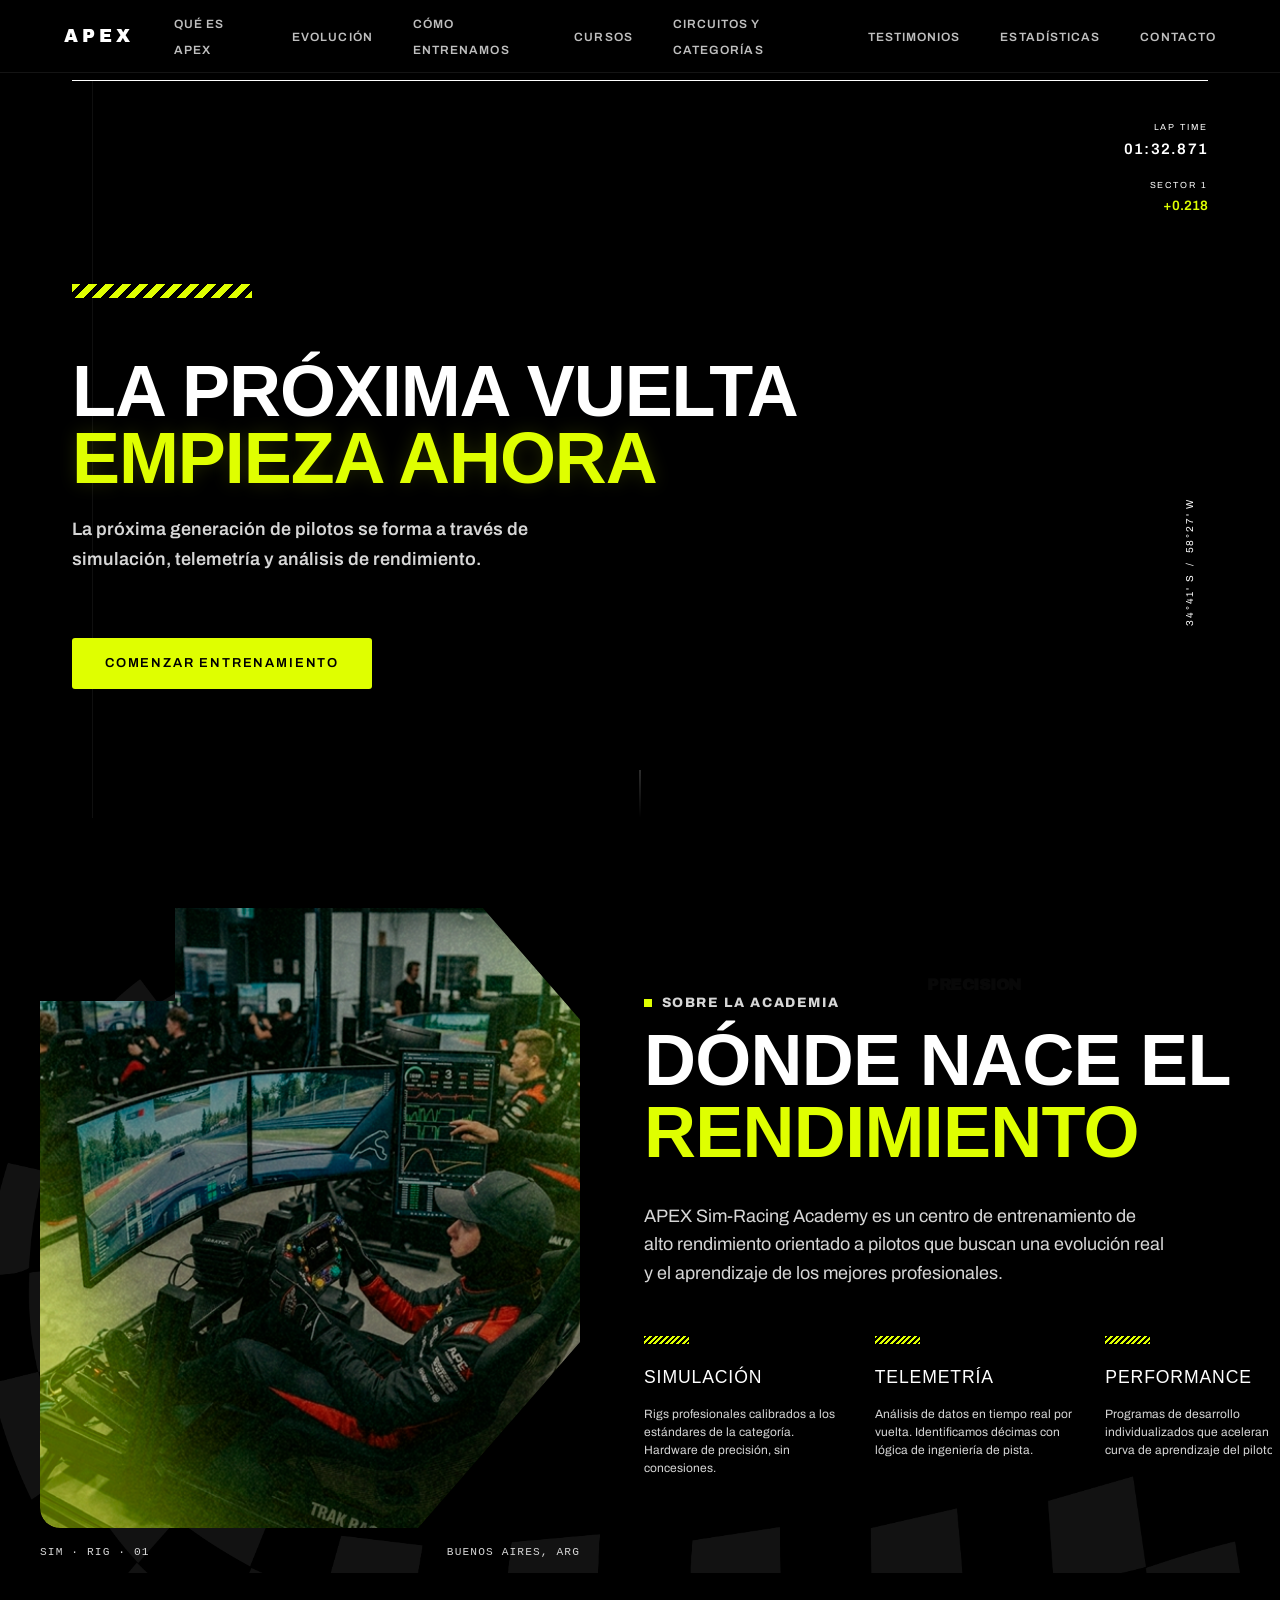
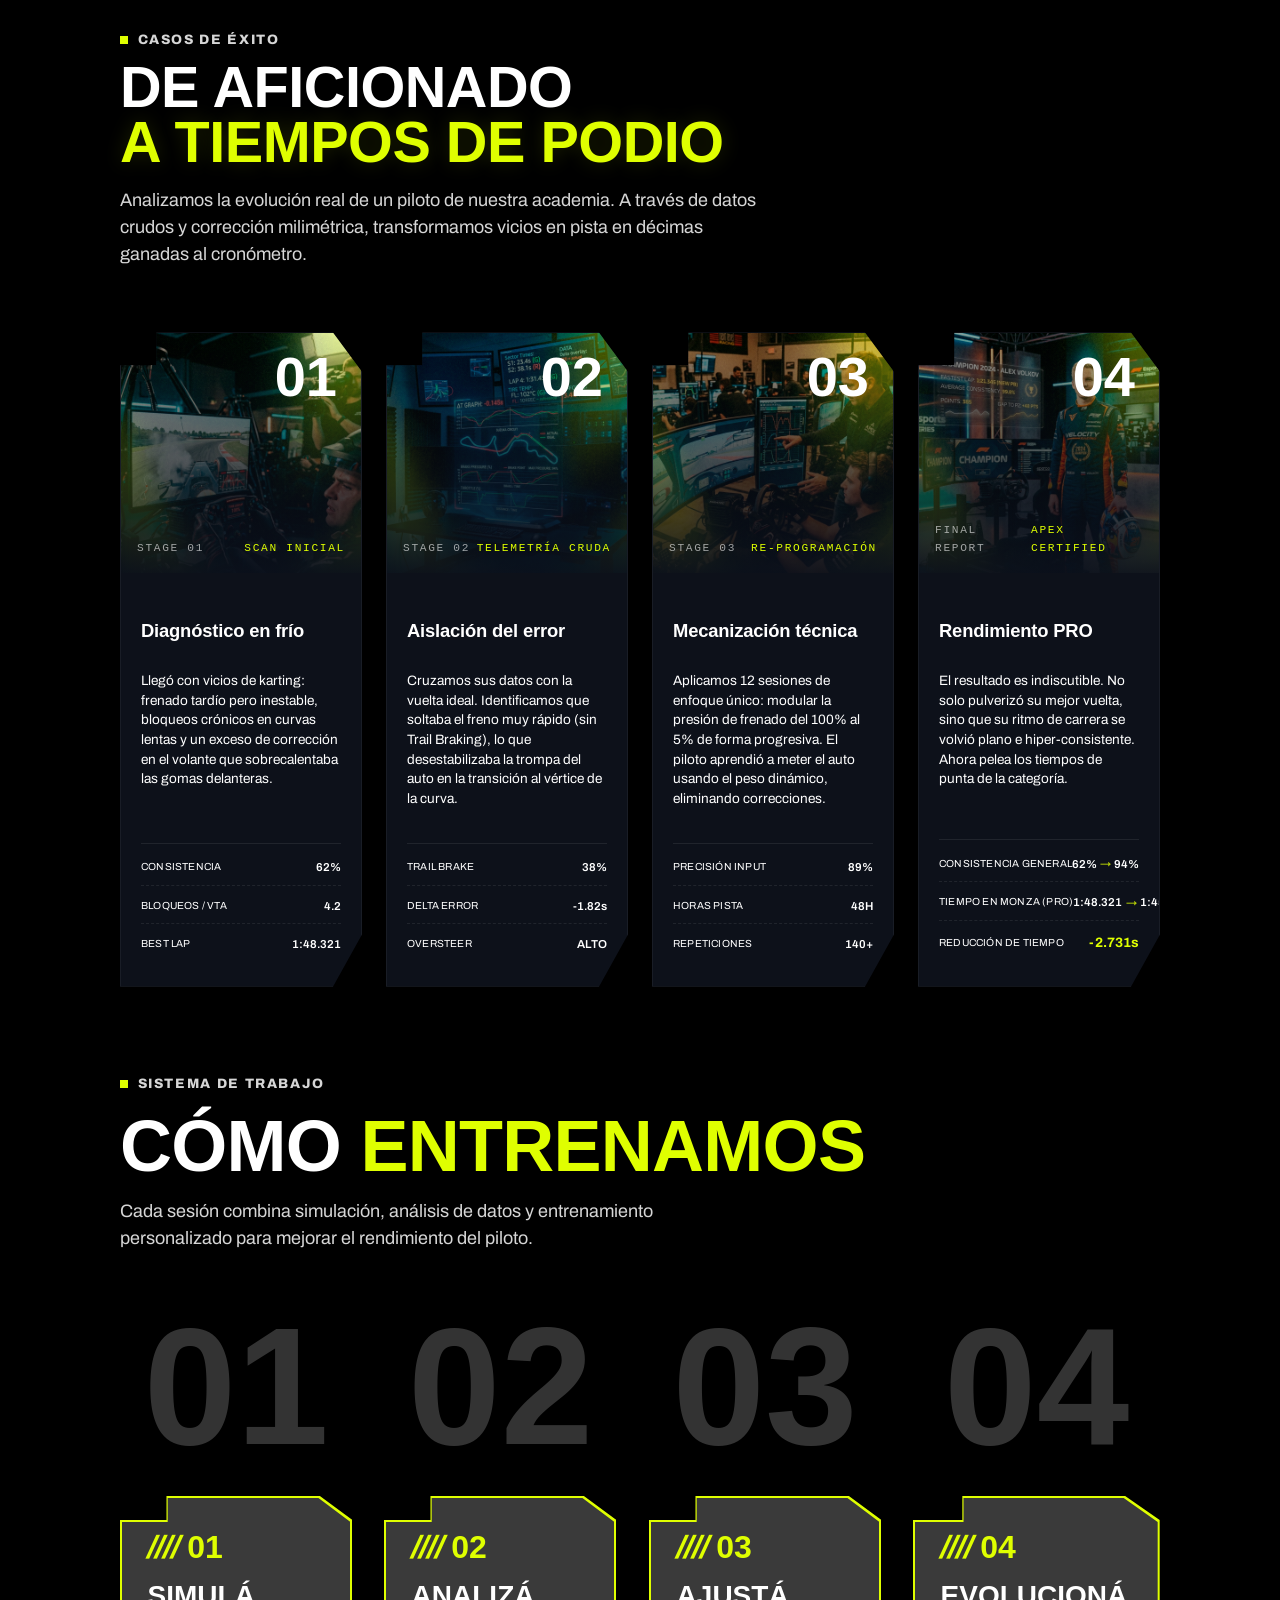
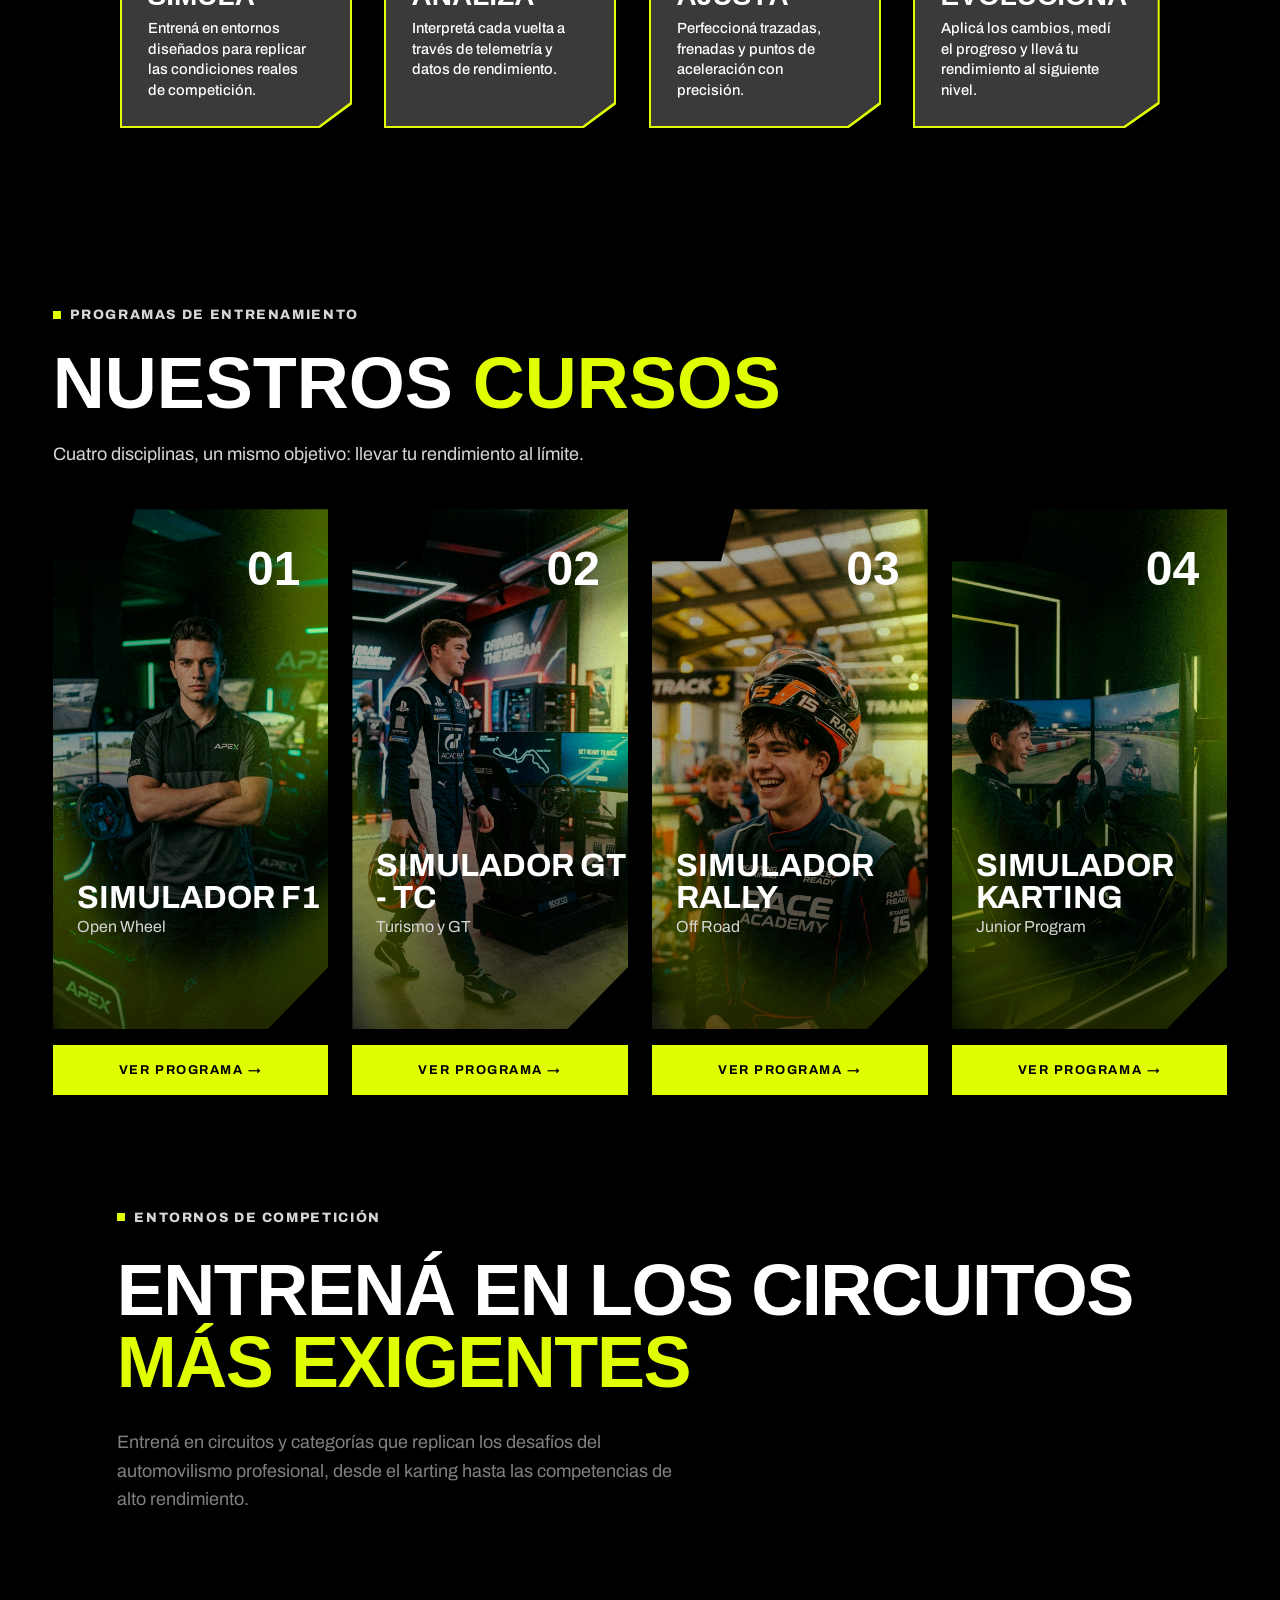
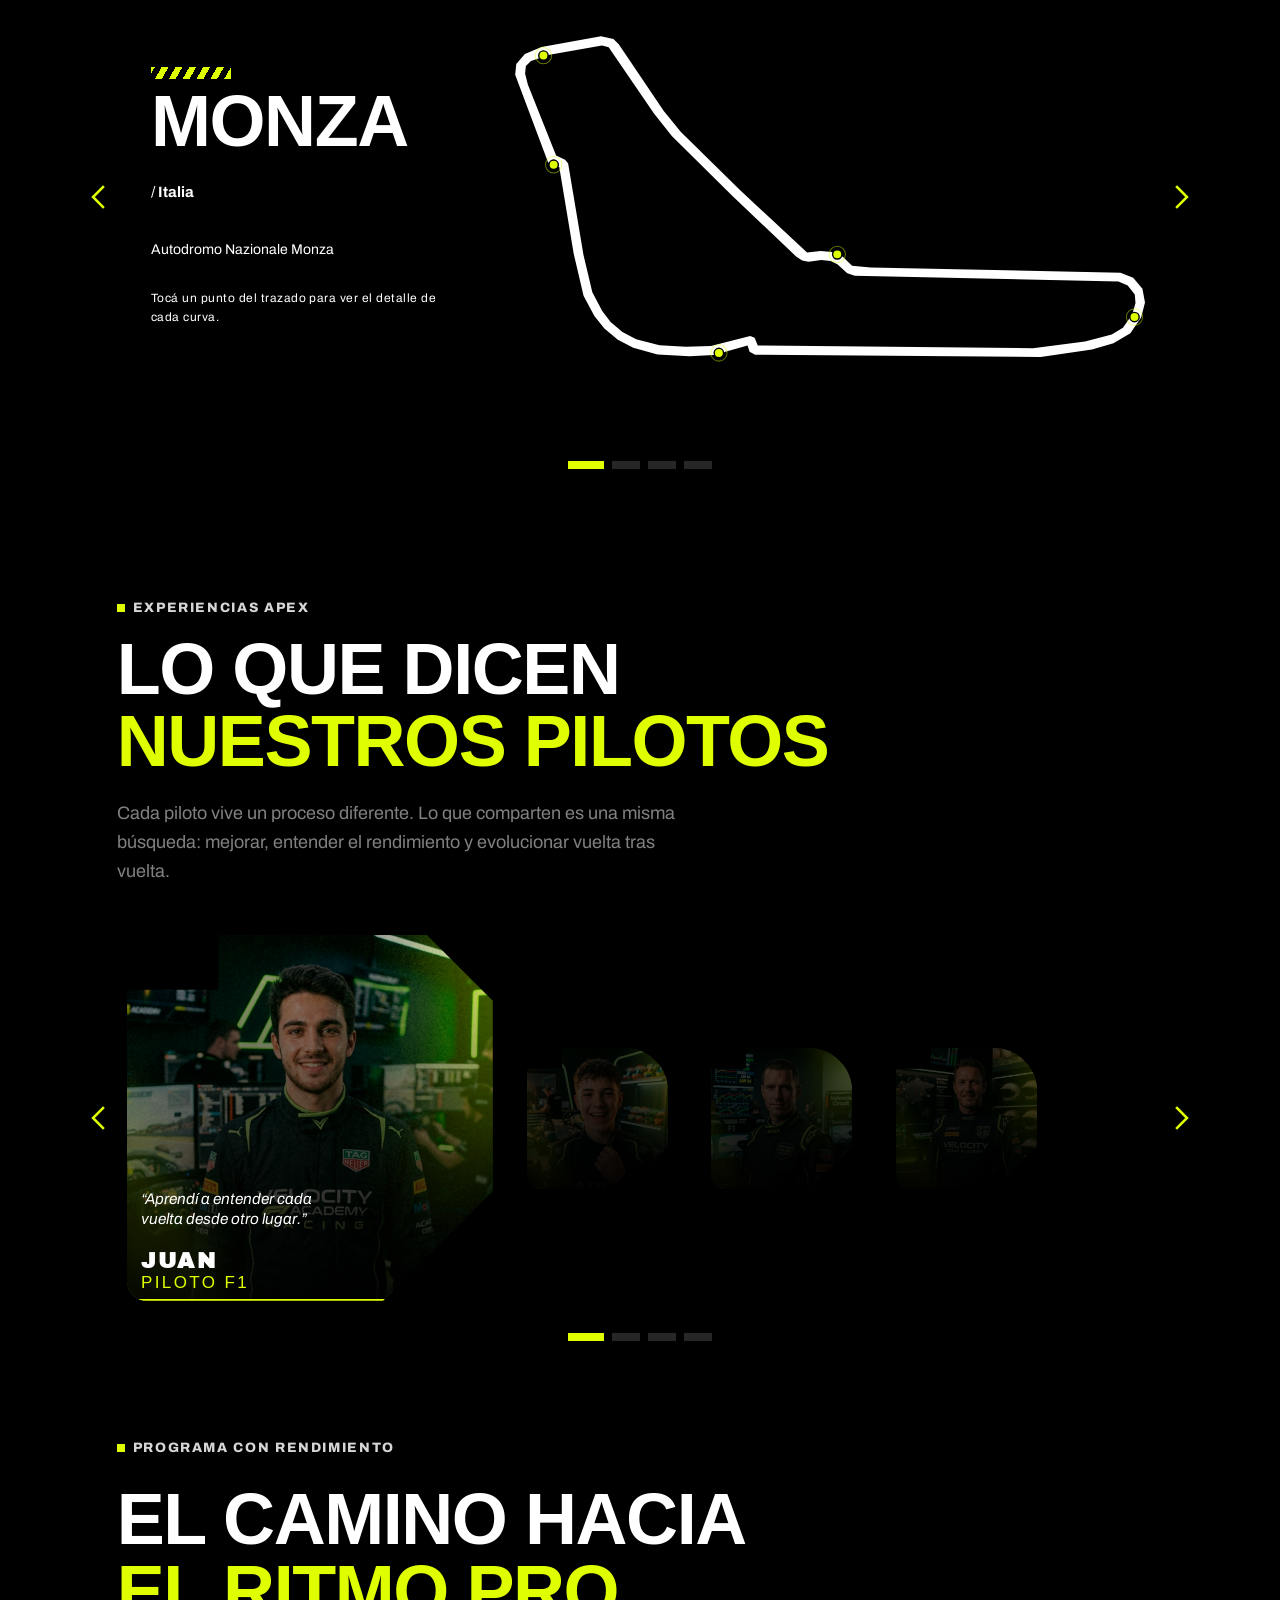
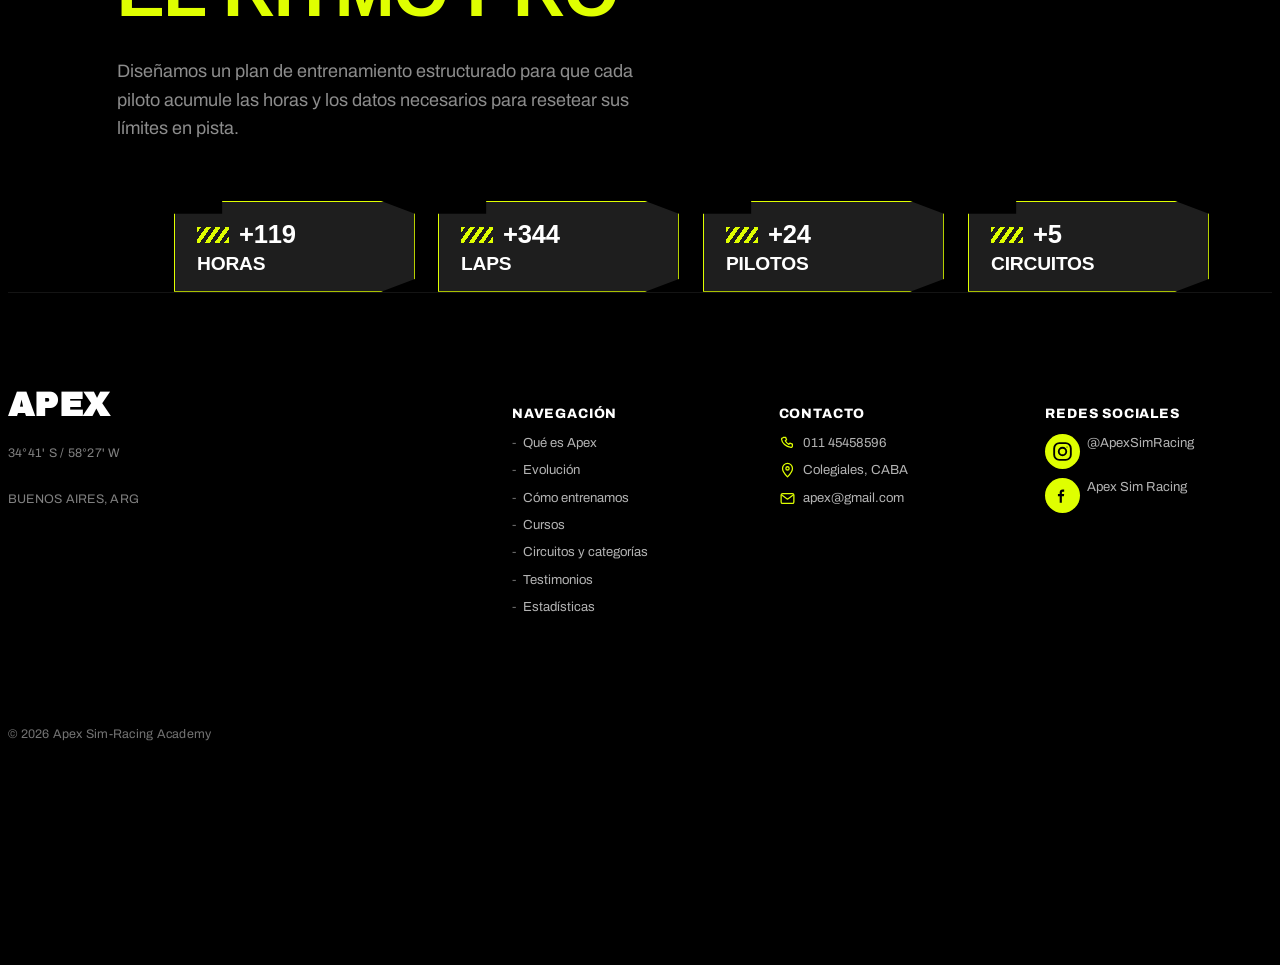
==== index.html @ a83817f0 "Primer commit con todo mi proyecto" ====
<!DOCTYPE html>
<html lang="es">
<head>
  <meta charset="UTF-8" />
  <meta name="viewport" content="width=device-width, initial-scale=1.0" />
  <title>APEX Sim-Racing Academy</title>
  <link rel="preconnect" href="https://fonts.googleapis.com" />
  <link rel="preconnect" href="https://fonts.gstatic.com" crossorigin />
  <link href="https://fonts.googleapis.com/css2?family=Archivo+Black&family=Archivo:wght@400;600&display=swap" rel="stylesheet" />
  <link rel="stylesheet" href="style.css" />
</head>
<body>

  <!-- ═══════════════════════════════════════
       NAVBAR
  ════════════════════════════════════════ -->
  <header class="navbar" role="banner">
    <div class="navbar__inner">

      <a href="#" class="navbar__logo" aria-label="APEX — Ir al inicio">APEX</a>

      <nav class="navbar__nav" id="primary-nav" aria-label="Navegación principal">
        <ul class="navbar__list" role="list">
          <li><a href="#que-es-apex" class="navbar__link">Qué es Apex</a></li>
           <li><a href="#evolucion" class="navbar__link">Evolución</a></li>
          <li><a href="#como-entrenamos" class="navbar__link">Cómo entrenamos</a></li>
          <li><a href="#cursos" class="navbar__link">Cursos</a></li>
          <li><a href="#circuitos" class="navbar__link">Circuitos y categorías</a></li>
          <li><a href="#testimonios" class="navbar__link">Testimonios</a></li>
          <li><a href="#rendimiento-datos" class="navbar__link">Estadísticas</a></li>
          <li><a href="#contacto" class="navbar__link">Contacto</a></li>
        </ul>
      </nav>

      <button
        class="navbar__hamburger"
        id="hamburger-btn"
        aria-controls="primary-nav"
        aria-expanded="false"
        aria-label="Abrir menú de navegación"
      >
        <span class="navbar__hamburger-bar"></span>
        <span class="navbar__hamburger-bar"></span>
        <span class="navbar__hamburger-bar"></span>
      </button>

    </div>
  </header>

<!-- ═══════════════════════════════════════
       HERO
  ════════════════════════════════════════ -->
  <section class="hero" aria-label="Hero — APEX Sim-Racing Academy">

    <div class="hero__media" aria-hidden="true">
      <video
        class="hero__video"
        src="assets/video/video hero ultimo.mp4"
        autoplay
        muted
        loop
        playsinline
        preload="auto"
      ></video>
      <div class="hero__overlay hero__overlay--dark"></div>
      <div class="hero__overlay hero__overlay--tint"></div>
    </div>

    <div class="hero__rule hero__rule--top" aria-hidden="true"></div>
    <div class="hero__rule hero__rule--left" aria-hidden="true"></div>

    <div class="hero__content">
      <p class="hero__eyebrow" aria-hidden="true">
        <span class="hero__eyebrow-dot"></span>
      </p>

      <h1 class="hero__title">
        <span class="hero__title-line hero__title-line--1">LA PRÓXIMA VUELTA</span>
        <span class="hero__title-line hero__title-line--2">EMPIEZA AHORA</span>
      </h1>

      <p class="hero__subtitle">
        La próxima generación de pilotos se forma a través de<br class="hero__br" />
        simulación, telemetría y análisis de rendimiento.
      </p>

      <a href="#cursos" class="hero__cta" role="button">
        COMENZAR ENTRENAMIENTO
      </a>
    </div>

    <p class="hero__geo" aria-label="Coordenadas: 34 grados sur, 58 grados oeste">
      34°41'&thinsp;S &nbsp;/&nbsp; 58°27'&thinsp;W
    </p>

    <div class="hero__scroll-hint" aria-hidden="true">
      <span class="hero__scroll-line"></span>
    </div>

    <div class="hero__stats" aria-hidden="true">
      <span class="hero__stats-label">LAP TIME</span>
      <span class="hero__stats-time">01:32.871</span>
      <span class="hero__stats-label">SECTOR 1</span>
      <span class="hero__stats-sector">+0.218</span>
    </div>

  </section>

  <!-- ═══════════════════════════════════════
       NEXT SECTION PEEK
  ════════════════════════════════════════ -->
  <section class="section-peek" aria-label="Sección siguiente"></section>

  <!-- ═══════════════════════════════════════
       ABOUT — QUÉ ES APEX
  ════════════════════════════════════════ -->
  <section class="about" id="que-es-apex" aria-label="Dónde nace el rendimiento">

    <div class="about__track-texture" aria-hidden="true">
      <img src="assets/img/fondo-blanco.png" alt="" />
    </div>

    <div class="about__grid">

      <div class="about__image-block">
        <div class="about__image-frame">
          <img
            class="about__image"
            src="assets/img/IMG SECCION1.png"
            alt="Piloto en simulador de alta performance APEX"
            width="680"
            height="860"
          />
        </div>
        <p class="about__image-label" aria-hidden="true">
          <span>SIM · RIG · 01</span>
          <span>Buenos Aires, ARG</span>
        </p>
      </div>

      <div class="about__content">
        <div class="about__watermark" aria-hidden="true">PRECISION</div>

        <p class="about__eyebrow">
          <span class="about__eyebrow-dot"></span>
          Sobre la academia
        </p>

        <h2 class="about__title">DÓNDE NACE EL <span class="about__title--accent">RENDIMIENTO</span></h2>

        <p class="about__body">
          APEX Sim-Racing Academy es un centro de entrenamiento de alto
          rendimiento orientado a pilotos que buscan una evolución real y el aprendizaje de los mejores profesionales.
        </p>

        <div class="about__features" role="list">

          <div class="about__feature" role="listitem">
            <div class="about__feature-stripe" aria-hidden="true"></div>
            <p class="about__feature-label">SIMULACIÓN</p>
            <p class="about__feature-desc">
              Rigs profesionales calibrados a los estándares de la categoría.
              Hardware de precisión, sin concesiones.
            </p>
          </div>

          <div class="about__feature" role="listitem">
            <div class="about__feature-stripe" aria-hidden="true"></div>
            <p class="about__feature-label">TELEMETRÍA</p>
            <p class="about__feature-desc">
              Análisis de datos en tiempo real por vuelta. Identificamos
              décimas con lógica de ingeniería de pista.
            </p>
          </div>

          <div class="about__feature" role="listitem">
            <div class="about__feature-stripe" aria-hidden="true"></div>
            <p class="about__feature-label">PERFORMANCE</p>
            <p class="about__feature-desc">
              Programas de desarrollo individualizados que aceleran la curva
              de aprendizaje del piloto.
            </p>
          </div>

        </div>
      </div>
    </div>
  

<!-- ===========================================================
     PILOT EVOLUTION
=========================================================== -->
<section class="pilot-evolution" id="pilot-evolution">
  <div class="pilot-evolution__bg"></div>
  <div class="pilot-evolution__container">
<div class="pilot-evolution__header">
      <div class="pilot-evolution__eyebrow">
        <span class="pilot-evolution__dot"></span>
        <span>CASOS DE ÉXITO</span>
      </div>
      <h2 class="pilot-evolution__title">
        <span class="pilot-evolution__title-big">
          DE AFICIONADO
        </span>
        <span class="pilot-evolution__title-accent">
          A TIEMPOS DE PODIO
        </span>
      </h2>
      <p class="pilot-evolution__intro">
        Analizamos la evolución real de un piloto de nuestra academia. A través de datos crudos y corrección milimétrica, transformamos vicios en pista en décimas ganadas al cronómetro.
      </p>
    </div>

    <div class="pilot-evolution__grid">

      <article class="report-card">
        <div class="report-card__image">
          <img src="assets/img/evolucion1.png" alt="Diagnóstico inicial en simulador">
          <div class="report-card__overlay">
            <span>STAGE 01</span>
            <span>SCAN INICIAL</span>
          </div>
        </div>
        <div class="report-card__content">
          <div class="report-card__number">01</div>
          <h3>Diagnóstico en frío</h3>
          <p>
            Llegó con vicios de karting: frenado tardío pero inestable, bloqueos crónicos en curvas lentas y un exceso de corrección en el volante que sobrecalentaba las gomas delanteras.
          </p>
          <div class="report-card__result">
            <div>
              <span>CONSISTENCIA</span>
              <strong>62%</strong>
            </div>
            <div>
              <span>BLOQUEOS / VTA</span>
              <strong>4.2</strong>
            </div>
            <div>
              <span>BEST LAP</span>
              <strong>1:48.321</strong>
            </div>
          </div>
        </div>
      </article>

      <article class="report-card">
        <div class="report-card__image">
          <img src="assets/img/evolucion2.png" alt="Análisis de telemetría de frenado">
          <div class="report-card__overlay">
            <span>STAGE 02</span>
            <span>TELEMETRÍA CRUDA</span>
          </div>
        </div>
        <div class="report-card__content">
          <div class="report-card__number">02</div>
          <h3>Aislación del error</h3>
          <p>
            Cruzamos sus datos con la vuelta ideal. Identificamos que soltaba el freno muy rápido (sin Trail Braking), lo que desestabilizaba la trompa del auto en la transición al vértice de la curva.
          </p>
          <div class="report-card__result">
            <div>
              <span>TRAIL BRAKE</span>
              <strong>38%</strong>
            </div>
            <div>
              <span>DELTA ERROR</span>
              <strong>-1.82s</strong>
            </div>
            <div>
              <span>OVERSTEER</span>
              <strong>ALTO</strong>
            </div>
          </div>
        </div>
      </article>

      <article class="report-card">
        <div class="report-card__image">
          <img src="assets/img/evolucion3.png" alt="Entrenamiento en pista o simulación avanzada">
          <div class="report-card__overlay">
            <span>STAGE 03</span>
            <span>RE-PROGRAMACIÓN</span>
          </div>
        </div>
        <div class="report-card__content">
          <div class="report-card__number">03</div>
          <h3>Mecanización técnica</h3>
          <p>
            Aplicamos 12 sesiones de enfoque único: modular la presión de frenado del 100% al 5% de forma progresiva. El piloto aprendió a meter el auto usando el peso dinámico, eliminando correcciones.
          </p>
          <div class="report-card__result">
            <div>
              <span>PRECISIÓN INPUT</span>
              <strong>89%</strong>
            </div>
            <div>
              <span>HORAS PISTA</span>
              <strong>48H</strong>
            </div>
            <div>
              <span>REPETICIONES</span>
              <strong>140+</strong>
            </div>
          </div>
        </div>
      </article>

      <article class="report-card">
        <div class="report-card__image">
          <img src="assets/img/evolucion4.png" alt="Piloto con tiempos de podio">
          <div class="report-card__overlay">
            <span>FINAL REPORT</span>
            <span>APEX CERTIFIED</span>
          </div>
        </div>
        <div class="report-card__content">
          <div class="report-card__number">04</div>
          <h3>Rendimiento PRO</h3>
          <p>
            El resultado es indiscutible. No solo pulverizó su mejor vuelta, sino que su ritmo de carrera se volvió plano e hiper-consistente. Ahora pelea los tiempos de punta de la categoría.
          </p>
          <div class="report-card__result">
            <div>
              <span>CONSISTENCIA GENERAL</span>
              <strong>62% <small>→</small> 94%</strong>
            </div>
            <div>
              <span>TIEMPO EN MONZA (PRO)</span>
              <strong>1:48.321 <small>→</small> 1:45.590</strong>
            </div>
            <div>
              <span>REDUCCIÓN DE TIEMPO</span>
              <strong class="delta">-2.731s</strong>
            </div>
          </div>
        </div>
      </article>

    </div>
  </div>
</section>

<section class="training-method" id="como-entrenamos">
  <!-- patrón de fondo (bandera a cuadros) -->
  <div class="training-method__pattern" aria-hidden="true"></div>
 
  <div class="training-method__container">
 
    <div class="eyebrow">
      <span class="eyebrow__dot" aria-hidden="true"></span>
      <span class="eyebrow__text">SISTEMA DE TRABAJO</span>
    </div>
 
    <h2 class="training-method__title">Cómo <span class="training-method__title--accent">entrenamos</span></h2>
 
    <p class="training-method__desc">
      Cada sesión combina simulación, análisis de datos y entrenamiento personalizado
      para mejorar el rendimiento del piloto.
    </p>
 
    <div class="steps-grid">
 
      <!-- 01 — número fantasma -->
      <div class="cell cell--n1">
        <span class="ghost-number">01</span>
      </div>
 
      <!-- 02 — tarjeta -->
      <div class="cell cell--c2">
        <article class="step-card">
          <div class="step-card__inner">
            <div class="step-card__head">
              <span class="step-card__marks" aria-hidden="true">////</span>
              <span class="step-card__num">02</span>
            </div>
            <h3 class="step-card__title">Analizá</h3>
            <p class="step-card__desc">Interpretá cada vuelta a través de telemetría y datos de rendimiento.</p>
          </div>
        </article>
      </div>
 
      <!-- 03 — número fantasma -->
      <div class="cell cell--n3">
        <span class="ghost-number">03</span>
      </div>
 
      <!-- 04 — tarjeta -->
      <div class="cell cell--c4">
        <article class="step-card">
          <div class="step-card__inner">
            <div class="step-card__head">
              <span class="step-card__marks" aria-hidden="true">////</span>
              <span class="step-card__num">04</span>
            </div>
            <h3 class="step-card__title">Evolucioná</h3>
            <p class="step-card__desc">Aplicá los cambios, medí el progreso y llevá tu rendimiento al siguiente nivel.</p>
          </div>
        </article>
      </div>
 
      <!-- 01 — tarjeta -->
      <div class="cell cell--c1">
        <article class="step-card">
          <div class="step-card__inner">
            <div class="step-card__head">
              <span class="step-card__marks" aria-hidden="true">////</span>
              <span class="step-card__num">01</span>
            </div>
            <h3 class="step-card__title">Simulá</h3>
            <p class="step-card__desc">Entrená en entornos diseñados para replicar las condiciones reales de competición.</p>
          </div>
        </article>
      </div>
 
      <!-- 02 — número fantasma -->
      <div class="cell cell--n2">
        <span class="ghost-number">02</span>
      </div>
 
      <!-- 03 — tarjeta -->
      <div class="cell cell--c3">
        <article class="step-card">
          <div class="step-card__inner">
            <div class="step-card__head">
              <span class="step-card__marks" aria-hidden="true">////</span>
              <span class="step-card__num">03</span>
            </div>
            <h3 class="step-card__title">Ajustá</h3>
            <p class="step-card__desc">Perfeccioná trazadas, frenadas y puntos de aceleración con precisión.</p>
          </div>
        </article>
      </div>
 
      <!-- 04 — número fantasma -->
      <div class="cell cell--n4">
        <span class="ghost-number">04</span>
      </div>
 
    </div>
    <!-- /.steps-grid -->
 
  </div>
</section>
 

<section class="courses-section" id="cursos">

    <div class="courses-header">
        <div class="eyebrow">
            <span class="eyebrow__dot"></span>
            <span class="eyebrow__text">PROGRAMAS DE ENTRENAMIENTO</span>
        </div>

        <h2 class="courses__title">NUESTROS <span class="courses__title--accent">CURSOS</span></h2>

        <p>
            Cuatro disciplinas, un mismo objetivo:
            llevar tu rendimiento al límite.
        </p>
    </div>

    <div class="courses-grid">

        <!-- CARD 01 -->
        <div class="course-item">
            <article class="course-card reveal">
                <div class="card-inner">

                    <div class="card-front">
                        <div class="course-image">
                            <img src="assets/img/img14.png" alt="">
                            <div class="overlay"></div>
                        </div>
                        <div class="course-number">01</div>
                        <div class="course-content">
                            <h3>SIMULADOR F1</h3>
                            <span>Open Wheel</span>
                        </div>
                    </div>

                    <div class="card-back">
                        <div class="telemetry"></div>
                        <div class="back-content">

                            <div class="spec">
                                <span>DURACIÓN</span>
                                <strong>12 semanas</strong>
                                <div class="spec-bar-track">
                                    <div class="spec-bar-fill" style="width: 100%"></div>
                                </div>
                            </div>

                            <div class="spec">
                                <span>NIVEL</span>
                                <div class="spec-dots">
                                    <div class="spec-dot active"></div>
                                    <div class="spec-dot active"></div>
                                    <div class="spec-dot active"></div>
                                    <div class="spec-dot"></div>
                                    <div class="spec-dot"></div>
                                </div>
                                <span class="spec-level-label">Inicial a avanzado</span>
                            </div>

                            <div class="spec">
                                <span>MODALIDAD</span>
                                <div class="spec-tag">
                                    <div class="spec-tag-dot"></div>
                                    <span>Presencial</span>
                                </div>
                            </div>

                            <p>Programa diseñado para desarrollar técnica, consistencia y comprensión avanzada del vehículo.</p>

                        </div>
                    </div>

                </div>
            </article>
            <a href="formula1.html" class="course-link">Ver programa →</a>
        </div>

        <!-- CARD 02 -->
        <div class="course-item">
            <article class="course-card reveal">
                <div class="card-inner">

                    <div class="card-front">
                        <div class="course-image">
                            <img src="assets/img/img12.png" alt="">
                            <div class="overlay"></div>
                        </div>
                        <div class="course-number">02</div>
                        <div class="course-content">
                            <h3>SIMULADOR GT - TC</h3>
                            <span>Turismo y GT</span>
                        </div>
                    </div>

                    <div class="card-back">
                        <div class="telemetry"></div>
                        <div class="back-content">

                            <div class="spec">
                                <span>DURACIÓN</span>
                                <strong>12 semanas</strong>
                                <div class="spec-bar-track">
                                    <div class="spec-bar-fill" style="width: 100%"></div>
                                </div>
                            </div>

                            <div class="spec">
                                <span>NIVEL</span>
                                <div class="spec-dots">
                                    <div class="spec-dot active"></div>
                                    <div class="spec-dot active"></div>
                                    <div class="spec-dot active"></div>
                                    <div class="spec-dot"></div>
                                    <div class="spec-dot"></div>
                                </div>
                                <span class="spec-level-label">Intermedio</span>
                            </div>

                            <div class="spec">
                                <span>MODALIDAD</span>
                                <div class="spec-tag">
                                    <div class="spec-tag-dot"></div>
                                    <span>Presencial</span>
                                </div>
                            </div>

                            <p>Entrenamiento enfocado en vehículos de turismo y carreras de larga duración.</p>

                        </div>
                    </div>

                </div>
            </article>
            <a href="#curso-gt" class="course-link">Ver programa →</a>
        </div>

        <!-- CARD 03 -->
        <div class="course-item">
            <article class="course-card reveal">
                <div class="card-inner">

                    <div class="card-front">
                        <div class="course-image">
                            <img src="assets/img/img13.png" alt="">
                            <div class="overlay"></div>
                        </div>
                        <div class="course-number">03</div>
                        <div class="course-content">
                            <h3>SIMULADOR RALLY</h3>
                            <span>Off Road</span>
                        </div>
                    </div>

                    <div class="card-back">
                        <div class="telemetry"></div>
                        <div class="back-content">

                            <div class="spec">
                                <span>DURACIÓN</span>
                                <strong>10 semanas</strong>
                                <div class="spec-bar-track">
                                    <div class="spec-bar-fill" style="width: 83%"></div>
                                </div>
                            </div>

                            <div class="spec">
                                <span>NIVEL</span>
                                <div class="spec-dots">
                                    <div class="spec-dot active"></div>
                                    <div class="spec-dot active"></div>
                                    <div class="spec-dot active"></div>
                                    <div class="spec-dot active"></div>
                                    <div class="spec-dot"></div>
                                </div>
                                <span class="spec-level-label">Todos los niveles</span>
                            </div>

                            <div class="spec">
                                <span>MODALIDAD</span>
                                <div class="spec-tag">
                                    <div class="spec-tag-dot"></div>
                                    <span>Presencial</span>
                                </div>
                            </div>

                            <p>Control del vehículo, lectura de terreno y técnicas avanzadas de rally.</p>

                        </div>
                    </div>

                </div>
            </article>
            <a href="#curso-rally" class="course-link">Ver programa →</a>
        </div>

        <!-- CARD 04 -->
        <div class="course-item">
            <article class="course-card reveal">
                <div class="card-inner">

                    <div class="card-front">
                        <div class="course-image">
                            <img src="assets/img/img11.png" alt="">
                            <div class="overlay"></div>
                        </div>
                        <div class="course-number">04</div>
                        <div class="course-content">
                            <h3>SIMULADOR KARTING</h3>
                            <span>Junior Program</span>
                        </div>
                    </div>

                    <div class="card-back">
                        <div class="telemetry"></div>
                        <div class="back-content">

                            <div class="spec">
                                <span>DURACIÓN</span>
                                <strong>8 semanas</strong>
                                <div class="spec-bar-track">
                                    <div class="spec-bar-fill" style="width: 67%"></div>
                                </div>
                            </div>

                            <div class="spec">
                                <span>NIVEL</span>
                                <div class="spec-dots">
                                    <div class="spec-dot active"></div>
                                    <div class="spec-dot active"></div>
                                    <div class="spec-dot"></div>
                                    <div class="spec-dot"></div>
                                    <div class="spec-dot"></div>
                                </div>
                                <span class="spec-level-label">Junior</span>
                            </div>

                            <div class="spec">
                                <span>MODALIDAD</span>
                                <div class="spec-tag">
                                    <div class="spec-tag-dot"></div>
                                    <span>Presencial</span>
                                </div>
                            </div>

                            <p>Introducción competitiva al automovilismo para jóvenes pilotos.</p>

                        </div>
                    </div>

                </div>
            </article>
            <a href="#curso-karting" class="course-link">Ver programa →</a>
        </div>

    </div>

</section>

<section class="circuits" id="circuitos" aria-label="Circuitos de entrenamiento">
 
  <div class="circuits__bg" aria-hidden="true">
    <div class="circuits__bg-img active" style="background-image:url('circuit-monza-bg.jpg')"></div>
    <div class="circuits__bg-img" style="background-image:url('circuit-spa-bg.jpg')"></div>
    <div class="circuits__bg-img" style="background-image:url('circuit-silverstone-bg.jpg')"></div>
    <div class="circuits__bg-img" style="background-image:url('circuit-interlagos-bg.jpg')"></div>
    <div class="circuits__bg-overlay"></div>
  </div>
 
  <div class="circuits__container">
 
    <div class="circuits__header">
      <div class="circuits__eyebrow">
        <span class="circuits__eyebrow-square" aria-hidden="true"></span>
        <span class="circuits__eyebrow-text">Entornos de Competición</span>
      </div>
      <h2 class="circuits__title">Entrená en los circuitos<br><span class="circuits__title--accent">más exigentes</span></h2>
      <p class="circuits__desc">Entrená en circuitos y categorías que replican los desafíos del automovilismo profesional, desde el karting hasta las competencias de alto rendimiento.</p>
    </div>
 
    <div class="circuits__stage">
 
      <button class="circuits__arrow circuits__arrow--prev" id="btnPrev" aria-label="Circuito anterior">
        <svg width="32" height="32" viewBox="0 0 32 32" fill="none">
          <polyline points="20,6 10,16 20,26" stroke="currentColor" stroke-width="2.5" stroke-linecap="square"/>
        </svg>
      </button>
 
      <div class="circuits__info">
        <div class="circuits__name-clip" aria-live="polite" aria-atomic="true">
          <div class="circuits__stripe" aria-hidden="true"></div>
          <div class="circuits__name-wrap">
            <h3 class="circuits__name active" data-slide="0">Monza</h3>
            <h3 class="circuits__name" data-slide="1">Spa</h3>
            <h3 class="circuits__name" data-slide="2">Silverstone</h3>
            <h3 class="circuits__name" data-slide="3">Sao Paulo</h3>
          </div>
        </div>
 
        <div class="circuits__data">
          <p class="circuits__country">/ <strong id="meta-country">Italia</strong></p>
          <p class="circuits__official" id="meta-official">Autodromo Nazionale Monza</p>
        </div>
 
        <p class="circuits__hint">Tocá un punto del trazado para ver el detalle de cada curva.</p>
      </div>
 
      <!-- TRAZADO CON HOTSPOTS -->
      <div class="circuits__track-wrap">
        <div class="circuits__track-images">
 
          <!-- Tarjeta flotante: la posiciona y la llena JS al tocar un hotspot -->
          <div class="circuits__hotspot-card" id="hotspotCard" role="status" aria-live="polite"></div>
 
          <!-- MONZA -->
          <div class="circuits__track-slot active" data-track="0">
            <svg class="circuits__track-img active" viewBox="0 0 6331 3305" xmlns="http://www.w3.org/2000/svg" role="img" aria-label="Trazado de Monza">
              <path class="circuit-path" fill-rule="evenodd" d="M91,353L80,459L403,1318L512,1362L653,2210L750,2623L856,2821L954,2945L1086,3054L1237,3133L1475,3198L1788,3217L2027,3204L2357,3111L2377,3173L2431,3201L5229,3223L5732,3151L5942,3089L6108,2992L6214,2833L6251,2690L6226,2556L6135,2446L6011,2397L3562,2346L3381,2330L3290,2241L3183,2195L3072,2184L2940,2199L2290,1595L1704,1019L1536,813L1095,158L1043,108L921,81L338,187L175,254Z M185,372L235,323L417,263L931,172L996,189L1442,841L1615,1059L2209,1646L2833,2238L2892,2277L2955,2290L3079,2274L3171,2284L3237,2315L3334,2404L3407,2428L5991,2483L6082,2523L6151,2610L6158,2695L6126,2808L6035,2937L5925,3003L5664,3071L5153,3137L2457,3111L2426,3035L2383,3017L1998,3115L1752,3124L1494,3109L1266,3049L1131,2978L1015,2880L933,2773L836,2589L749,2222L599,1327L569,1292L481,1249L205,557L177,445Z"/>
 
              <g class="hotspot" tabindex="0" role="button" data-name="Prima Variante" data-speed="350 km/h" data-brake="−4.5G" data-type="Chicane">
                <circle class="hotspot__pulse" cx="357" cy="270" r="80"/>
                <circle class="hotspot__dot"   cx="357" cy="270" r="46"/>
              </g>
              <g class="hotspot" tabindex="0" role="button" data-name="Variante della Roggia" data-speed="290 km/h" data-brake="−3.8G" data-type="Chicane">
                <circle class="hotspot__pulse" cx="457" cy="1340" r="80"/>
                <circle class="hotspot__dot"   cx="457" cy="1340" r="46"/>
              </g>
              <g class="hotspot" tabindex="0" role="button" data-name="Lesmo 1 y 2" data-speed="220 km/h" data-brake="−3.2G" data-type="Curva rápida doble">
                <circle class="hotspot__pulse" cx="2076" cy="3184" r="80"/>
                <circle class="hotspot__dot"   cx="2076" cy="3184" r="46"/>
              </g>
              <g class="hotspot" tabindex="0" role="button" data-name="Variante Ascari" data-speed="110 km/h" data-brake="−4.6G" data-type="Chicane">
                <circle class="hotspot__pulse" cx="3236" cy="2218" r="80"/>
                <circle class="hotspot__dot"   cx="3236" cy="2218" r="46"/>
              </g>
              <g class="hotspot" tabindex="0" role="button" data-name="Parabolica" data-speed="80 km/h" data-brake="−5.1G" data-type="Horquilla">
                <circle class="hotspot__pulse" cx="6148" cy="2832" r="80"/>
                <circle class="hotspot__dot"   cx="6148" cy="2832" r="46"/>
              </g>
            </svg>
          </div>
 
          <!-- SPA-FRANCORCHAMPS -->
          <div class="circuits__track-slot" data-track="1">
            <svg class="circuits__track-img" viewBox="0 0 5672 3660" xmlns="http://www.w3.org/2000/svg" role="img" aria-label="Trazado de Spa-Francorchamps">
              <path class="circuit-path" fill-rule="evenodd" d="M5581,879L4999,168L4860,138L4567,227L4430,109L4341,80L4262,92L2352,811L2215,883L1614,1332L1346,1417L1226,1497L1109,1698L549,2254L377,2462L296,2604L90,3089L89,3186L150,3246L241,3239L1425,2425L1447,2514L1523,2557L2031,2478L2243,2422L2856,2141L2937,2129L3405,2287L3623,2420L4096,3092L4472,3414L4597,3484L4862,3571L4967,3579L5095,3550L5219,3457L5383,3195L5427,3069L5400,2962L5346,2904L4911,2657L4832,2587L4814,2509L4872,2359L4885,2249L4859,2156L4785,2069L4679,2017L3870,1765L3784,1708L3684,1555L3674,1287L3714,1205L3782,1157L4499,963L4948,778L5013,792L5257,1104L5348,1148L5443,1141L5533,1079L5587,982Z M5495,912L5494,969L5445,1035L5350,1053L5300,1016L5074,722L5005,687L4930,687L4465,877L3740,1074L3641,1148L3584,1269L3599,1588L3656,1704L3761,1810L3851,1856L4671,2112L4765,2180L4794,2276L4723,2498L4749,2629L4848,2727L5292,2978L5333,3039L5326,3102L5137,3410L5059,3465L4960,3487L4872,3478L4661,3410L4497,3319L4156,3020L3760,2434L3678,2345L3446,2204L2937,2037L2826,2054L2244,2322L2058,2379L1534,2465L1511,2338L1469,2311L1425,2314L197,3158L174,3145L341,2728L489,2463L1170,1769L1291,1565L1381,1502L1663,1411L2271,957L2383,898L4341,173L4397,199L4486,291L4559,319L4863,231L4948,246Z"/>
 
              <g class="hotspot" tabindex="0" role="button" data-name="La Source" data-speed="85 km/h" data-brake="−4.8G" data-type="Horquilla">
                <circle class="hotspot__pulse" cx="142" cy="3190" r="80"/>
                <circle class="hotspot__dot"   cx="142" cy="3190" r="46"/>
              </g>
              <g class="hotspot" tabindex="0" role="button" data-name="Eau Rouge" data-speed="290 km/h" data-brake="Sin frenada" data-type="Curva ciega">
                <circle class="hotspot__pulse" cx="1226" cy="1497" r="80"/>
                <circle class="hotspot__dot"   cx="1226" cy="1497" r="46"/>
              </g>
              <g class="hotspot" tabindex="0" role="button" data-name="Raidillon" data-speed="310 km/h" data-brake="Sin frenada" data-type="Subida plena">
                <circle class="hotspot__pulse" cx="1614" cy="1332" r="80"/>
                <circle class="hotspot__dot"   cx="1614" cy="1332" r="46"/>
              </g>
              <g class="hotspot" tabindex="0" role="button" data-name="Pouhon" data-speed="265 km/h" data-brake="−2.9G" data-type="Curva rápida">
                <circle class="hotspot__pulse" cx="2896" cy="2135" r="80"/>
                <circle class="hotspot__dot"   cx="2896" cy="2135" r="46"/>
              </g>
              <g class="hotspot" tabindex="0" role="button" data-name="Bus Stop" data-speed="75 km/h" data-brake="−5.2G" data-type="Chicane">
                <circle class="hotspot__pulse" cx="4878" cy="2304" r="80"/>
                <circle class="hotspot__dot"   cx="4878" cy="2304" r="46"/>
              </g>
            </svg>
          </div>
 
          <!-- SILVERSTONE -->
          <div class="circuits__track-slot" data-track="2">
            <svg class="circuits__track-img" viewBox="0 0 6654 3935" xmlns="http://www.w3.org/2000/svg" role="img" aria-label="Trazado de Silverstone">
              <path class="circuit-path" fill-rule="evenodd" d="M117,905L82,1016L88,1162L288,2581L360,2801L476,2970L662,3122L1310,3412L1447,3400L1548,3331L1598,3213L1585,3081L1539,3004L1437,2927L1072,2900L1012,2792L1037,2656L2398,871L2512,799L2883,805L3078,849L3151,897L3128,937L2768,1078L2721,1133L2711,1201L2749,1302L3189,1797L3286,1971L3307,2122L3284,2592L3348,2774L4905,3844L5038,3852L5213,3815L5454,3634L5523,3535L5539,3435L5501,3358L5393,3253L6119,2556L6454,2347L6528,2259L6569,2152L6567,2007L6518,1873L6456,1799L6306,1697L5348,1218L3934,571L3794,447L3619,180L3452,85L3318,85L3206,115L3018,269L2923,309L2818,309L2355,197L1965,384L1062,491L353,697L222,781Z M214,961L299,862L415,792L1078,602L1993,492L2133,443L2372,309L2774,414L2947,417L3086,358L3239,221L3424,193L3538,256L3702,511L3882,670L5271,1305L6290,1817L6431,1947L6461,2125L6381,2263L5992,2515L5306,3182L5284,3237L5294,3302L5430,3448L5391,3536L5174,3711L4944,3739L3436,2704L3393,2568L3417,2092L3384,1910L3277,1731L2864,1269L2820,1182L3212,1018L3260,936L3253,850L3173,769L2980,709L2714,677L2486,691L2388,731L2315,796L931,2619L900,2726L903,2818L938,2910L1000,2986L1080,3024L1374,3026L1470,3098L1489,3189L1469,3250L1405,3297L1325,3301L708,3019L550,2884L444,2721L403,2587L190,1039Z"/>
 
              <g class="hotspot" tabindex="0" role="button" data-name="Abbey" data-speed="230 km/h" data-brake="−3.0G" data-type="Curva rápida">
                <circle class="hotspot__pulse" cx="1062" cy="491" r="80"/>
                <circle class="hotspot__dot"   cx="1062" cy="491" r="46"/>
              </g>
              <g class="hotspot" tabindex="0" role="button" data-name="Maggotts / Becketts" data-speed="270 km/h" data-brake="−2.1G" data-type="Eses rápidas">
                <circle class="hotspot__pulse" cx="3115" cy="873" r="80"/>
                <circle class="hotspot__dot"   cx="3115" cy="873" r="46"/>
              </g>
              <g class="hotspot" tabindex="0" role="button" data-name="Stowe" data-speed="185 km/h" data-brake="−4.2G" data-type="Curva media">
                <circle class="hotspot__pulse" cx="3286" cy="1971" r="80"/>
                <circle class="hotspot__dot"   cx="3286" cy="1971" r="46"/>
              </g>
              <g class="hotspot" tabindex="0" role="button" data-name="Copse" data-speed="285 km/h" data-brake="Sin frenada" data-type="Curva rápida">
                <circle class="hotspot__pulse" cx="6105" cy="2429" r="80"/>
                <circle class="hotspot__dot"   cx="6105" cy="2429" r="46"/>
              </g>
              <g class="hotspot" tabindex="0" role="button" data-name="Club" data-speed="195 km/h" data-brake="−3.6G" data-type="Curva media">
                <circle class="hotspot__pulse" cx="1379" cy="3406" r="80"/>
                <circle class="hotspot__dot"   cx="1379" cy="3406" r="46"/>
              </g>
            </svg>
          </div>
 
          <!-- SÃO PAULO (INTERLAGOS) -->
          <div class="circuits__track-slot" data-track="3">
            <svg class="circuits__track-img" viewBox="0 0 5557 3429" xmlns="http://www.w3.org/2000/svg" role="img" aria-label="Trazado de Interlagos">
              <path class="circuit-path" fill-rule="evenodd" d="M5465,1169L5280,785L5175,631L4864,291L4669,161L4314,80L2932,138L2699,191L2450,297L292,1528L126,1686L81,1865L145,1995L392,2124L440,2188L386,2625L417,2809L487,2980L643,3157L899,3290L1181,3349L4283,3322L4451,3237L4507,3155L4531,3061L4495,2588L4451,2424L4378,2295L4246,2167L4073,2066L2479,1461L2392,1368L2344,1238L2343,1051L2382,878L2466,796L2747,642L3099,521L3165,583L3078,867L3101,1028L3151,1093L3235,1144L3430,1161L3592,1046L3875,590L4150,414L4284,378L4336,462L4056,899L4000,1041L3999,1271L4063,1465L4178,1598L4339,1689L5225,1953L5352,1915L5440,1753L5474,1445Z M5374,1220L5354,1666L5301,1820L5260,1852L4449,1621L4230,1509L4116,1335L4095,1082L4144,950L4436,469L4392,337L4286,275L4102,325L3799,522L3524,968L3399,1064L3269,1048L3187,974L3180,867L3264,571L3227,488L3117,421L3000,432L2686,559L2400,718L2297,823L2244,1026L2244,1251L2301,1413L2407,1533L2527,1601L3971,2132L4162,2232L4289,2346L4353,2452L4396,2608L4430,3056L4367,3176L4234,3226L1179,3246L933,3194L718,3086L573,2926L510,2765L486,2604L498,2434L548,2247L535,2153L472,2057L222,1925L182,1858L220,1728L372,1599L2516,377L2751,281L2978,234L4301,181L4457,200L4639,259L4797,368L5092,691L5169,797Z"/>
 
              <g class="hotspot" tabindex="0" role="button" data-name="Curva 1" data-speed="120 km/h" data-brake="−4.9G" data-type="Horquilla">
                <circle class="hotspot__pulse" cx="206" cy="1995" r="80"/>
                <circle class="hotspot__dot"   cx="206" cy="1995" r="46"/>
              </g>
              <g class="hotspot" tabindex="0" role="button" data-name="Junção" data-speed="145 km/h" data-brake="−4.1G" data-type="Curva lenta">
                <circle class="hotspot__pulse" cx="4284" cy="378" r="80"/>
                <circle class="hotspot__dot"   cx="4284" cy="378" r="46"/>
              </g>
              <g class="hotspot" tabindex="0" role="button" data-name="Esses" data-speed="240 km/h" data-brake="Sin frenada" data-type="Eses rápidas">
                <circle class="hotspot__pulse" cx="3151" cy="1093" r="80"/>
                <circle class="hotspot__dot"   cx="3151" cy="1093" r="46"/>
              </g>
              <g class="hotspot" tabindex="0" role="button" data-name="Mergulho" data-speed="175 km/h" data-brake="−3.5G" data-type="Bajada ciega">
                <circle class="hotspot__pulse" cx="4441" cy="2436" r="80"/>
                <circle class="hotspot__dot"   cx="4441" cy="2436" r="46"/>
              </g>
              <g class="hotspot" tabindex="0" role="button" data-name="Curva do Sol" data-speed="195 km/h" data-brake="−2.8G" data-type="Curva media">
                <circle class="hotspot__pulse" cx="5465" cy="1169" r="80"/>
                <circle class="hotspot__dot"   cx="5465" cy="1169" r="46"/>
              </g>
            </svg>
          </div>
 
        </div>
      </div>
 
      <button class="circuits__arrow circuits__arrow--next" id="btnNext" aria-label="Circuito siguiente">
        <svg width="32" height="32" viewBox="0 0 32 32" fill="none">
          <polyline points="12,6 22,16 12,26" stroke="currentColor" stroke-width="2.5" stroke-linecap="square"/>
        </svg>
      </button>
 
    </div>
 
    <div class="circuits__indicators" role="tablist" aria-label="Seleccionar circuito">
      <button class="circuits__dot active" role="tab" aria-selected="true"  data-index="0" aria-label="Monza"></button>
      <button class="circuits__dot"        role="tab" aria-selected="false" data-index="1" aria-label="Spa-Francorchamps"></button>
      <button class="circuits__dot"        role="tab" aria-selected="false" data-index="2" aria-label="Silverstone"></button>
      <button class="circuits__dot"        role="tab" aria-selected="false" data-index="3" aria-label="São Paulo"></button>
    </div>
 
  </div>
</section>

  <section class="testimonials" id="testimonios" aria-label="Experiencias Apex">

<div class="testimonials__container">

<!-- Header -->
<div class="testimonials__header">

  <div class="testimonials__eyebrow">
    <span class="testimonials__eyebrow-square"></span>
    <span>Experiencias Apex</span>
  </div>

 <h2 class="testimonials__title">
  LO QUE DICEN<br>
  <span class="testimonials__title--accent">NUESTROS PILOTOS</span>
</h2>

  <p class="testimonials__desc">
    Cada piloto vive un proceso diferente. Lo que comparten es una misma búsqueda:
    mejorar, entender el rendimiento y evolucionar vuelta tras vuelta.
  </p>

</div>

<!-- Carrusel -->
<div class="testimonials__carousel">

  <!-- Flecha izquierda -->
  <button
    class="testimonials__arrow testimonials__arrow--prev"
    aria-label="Testimonio anterior"
  >
    <svg width="32" height="32" viewBox="0 0 32 32" fill="none">
      <polyline
        points="20,6 10,16 20,26"
        stroke="currentColor"
        stroke-width="2.5"
        stroke-linecap="square"
      />
    </svg>
  </button>

  <!-- Track -->
  <div class="testimonials__viewport">

    <div class="testimonials__track">

      <!-- CARD 1 -->
      <article class="testimonial-card active" data-index="0">

        <div class="testimonial-card__image-wrap">
          <img
            src="assets/img/testimonio1.png"
            alt="Valentina"
            class="testimonial-card__image"
          >
        </div>

        <div class="testimonial-card__overlay">

          <p class="testimonial-card__quote">
            “Aprendí a entender cada vuelta desde otro lugar.”
          </p>

          <div class="testimonial-card__footer">

            <div class="testimonial-card__info">
              <h3 class="testimonial-card__name">
                JUAN
              </h3>

              <p class="testimonial-card__role">
                Piloto F1
              </p>
            </div>

          </div>

        </div>

      </article>

      <!-- CARD 2 -->
      <article class="testimonial-card" data-index="1">

        <div class="testimonial-card__image-wrap">
          <img
            src="assets/img/testimonio2.png"
            alt="Franco"
            class="testimonial-card__image"
          >
        </div>

        <div class="testimonial-card__overlay">

          <p class="testimonial-card__quote">
            “La telemetría me permitió encontrar errores que no veía.”
          </p>

          <div class="testimonial-card__footer">

            <div class="testimonial-card__info">
              <h3 class="testimonial-card__name">
                FRANCO
              </h3>

              <p class="testimonial-card__role">
                Piloto GT
              </p>
            </div>

          </div>

        </div>

      </article>

      <!-- CARD 3 -->
      <article class="testimonial-card" data-index="2">

        <div class="testimonial-card__image-wrap">
          <img
            src="assets/img/testimonio6.png"
            alt="Simón"
            class="testimonial-card__image"
          >
        </div>

        <div class="testimonial-card__overlay">

         <p class="testimonial-card__quote">
  “Ahora entiendo dónde pierdo <br class="testimonial-card__break">tiempo y cómo recuperarlo.”
</p>

          <div class="testimonial-card__footer">

            <div class="testimonial-card__info">
              <h3 class="testimonial-card__name">
                SIMÓN
              </h3>

              <p class="testimonial-card__role">
                Piloto Rally
              </p>
            </div>

          </div>

        </div>

      </article>

      <!-- CARD 4 -->
      <article class="testimonial-card" data-index="3">

        <div class="testimonial-card__image-wrap">
          <img
            src="assets/img/testimonio4.png"
            alt="Tomás"
            class="testimonial-card__image"
          >
        </div>

        <div class="testimonial-card__overlay">

          <p class="testimonial-card__quote">
            “Cada sesión me ayudó a mejorar mi confianza en pista.”
          </p>

          <div class="testimonial-card__footer">

            <div class="testimonial-card__info">
              <h3 class="testimonial-card__name">
                TOMÁS
              </h3>

              <p class="testimonial-card__role">
                Piloto Karting
              </p>
            </div>

          </div>

        </div>

      </article>

    </div>

  </div>

  <!-- Flecha derecha -->
  <button
    class="testimonials__arrow testimonials__arrow--next"
    aria-label="Testimonio siguiente"
  >
    <svg width="32" height="32" viewBox="0 0 32 32" fill="none">
      <polyline
        points="12,6 22,16 12,26"
        stroke="currentColor"
        stroke-width="2.5"
        stroke-linecap="square"
      />
    </svg>
  </button>

</div>

<!-- Indicadores -->
<div class="testimonials__indicators">

  <button
    class="testimonials__dot active"
    data-index="0"
    aria-label="Valentina"
  ></button>

  <button
    class="testimonials__dot"
    data-index="1"
    aria-label="Franco"
  ></button>

  <button
    class="testimonials__dot"
    data-index="2"
    aria-label="Simón"
  ></button>

  <button
    class="testimonials__dot"
    data-index="3"
    aria-label="Tomás"
  ></button>

</div>

</div>

<section class="stats" id="rendimiento-datos">
  <div class="stats__container">
 
    <div class="stats__header">
      <div class="stats__eyebrow">
        <span class="stats__eyebrow-square"></span>
        <span class="stats__eyebrow-text">PROGRAMA CON RENDIMIENTO</span>
      </div>
 
     <h2 class="stats__title">
        EL CAMINO HACIA<br>
        <span class="stats__title--accent">EL RITMO PRO</span>
      </h2>
 
      <p class="stats__desc">
        Diseñamos un plan de entrenamiento estructurado para que cada piloto acumule las horas y los datos necesarios para resetear sus límites en pista.
      </p>
    </div>
 
    <div class="stats__grid">
 
      <article class="stats__card">
        <div class="stats__card-top">
          <span class="stats__stripe" aria-hidden="true"></span>
          <span class="stats__number" data-count-to="120">+120</span>
        </div>
        <span class="stats__label">HORAS</span>
      </article>
 
      <article class="stats__card">
        <div class="stats__card-top">
          <span class="stats__stripe" aria-hidden="true"></span>
          <span class="stats__number" data-count-to="350">+350</span>
        </div>
        <span class="stats__label">LAPS</span>
      </article>
 
      <article class="stats__card">
        <div class="stats__card-top">
          <span class="stats__stripe" aria-hidden="true"></span>
          <span class="stats__number" data-count-to="25">+25</span>
        </div>
        <span class="stats__label">PILOTOS</span>
      </article>
 
      <article class="stats__card">
        <div class="stats__card-top">
          <span class="stats__stripe" aria-hidden="true"></span>
          <span class="stats__number" data-count-to="5">+5</span>
        </div>
        <span class="stats__label">CIRCUITOS</span>
      </article>
 
    </div>
  </div>
<footer class="footer">
  <div class="footer__container" id="contacto"></div>
 
    <div class="footer__top">
 
      <!-- Marca + coordenadas -->
      <div class="footer__brand">
        <a href="#" class="footer__logo">APEX</a>
        <div class="footer__coords">
          <p>34°41' S / 58°27' W</p>
          <p>BUENOS AIRES, ARG</p>
        </div>
      </div>
 
      <!-- Columnas -->
      <div class="footer__columns">
 
        <!-- Navegación -->
        <div class="footer__col">
          <h3 class="footer__col-title">Navegación</h3>
          <ul class="footer__list">
            <li><span class="footer__dash">-</span><a href="#que-es-apex">Qué es Apex</a></li>
            <li><span class="footer__dash">-</span><a href="#evolucion">Evolución</a></li>
            <li><span class="footer__dash">-</span><a href="#como-entrenamos">Cómo entrenamos</a></li>
            <li><span class="footer__dash">-</span><a href="#cursos">Cursos</a></li>
            <li><span class="footer__dash">-</span><a href="#circuitos">Circuitos y categorías</a></li>
            <li><span class="footer__dash">-</span><a href="#testimonios">Testimonios</a></li>
            <li><span class="footer__dash">-</span><a href="#estadisticas">Estadísticas</a></li>
          </ul>
        </div>
 
        <!-- Contacto -->
        <div class="footer__col">
          <h3 class="footer__col-title">Contacto</h3>
          <ul class="footer__list">
            <li>
              <span class="footer__icon" aria-hidden="true">
                <svg viewBox="0 0 24 24" fill="none" stroke="currentColor" stroke-width="1.8" stroke-linecap="round" stroke-linejoin="round">
                  <path d="M6.6 3.2h2.7l1.4 3.6-1.8 1.4a10.6 10.6 0 0 0 5 5l1.4-1.8 3.6 1.4v2.7a1.9 1.9 0 0 1-2 1.9C9.8 16.9 4.1 11.2 3.6 6a1.9 1.9 0 0 1 1.9-2Z"/>
                </svg>
              </span>
              <a href="tel:01145458596">011 45458596</a>
            </li>
            <li>
              <span class="footer__icon" aria-hidden="true">
                <svg viewBox="0 0 24 24" fill="none" stroke="currentColor" stroke-width="1.8" stroke-linecap="round" stroke-linejoin="round">
                  <path d="M12 21s-7-7.4-7-12a7 7 0 1 1 14 0c0 4.6-7 12-7 12Z"/>
                  <circle cx="12" cy="9" r="2.3"/>
                </svg>
              </span>
              <span class="footer__text">Colegiales, CABA</span>
            </li>
            <li>
              <span class="footer__icon" aria-hidden="true">
                <svg viewBox="0 0 24 24" fill="none" stroke="currentColor" stroke-width="1.8" stroke-linecap="round" stroke-linejoin="round">
                  <rect x="3" y="5" width="18" height="14" rx="2.2"/>
                  <path d="M4 7.2 12 13l8-5.8"/>
                </svg>
              </span>
              <a href="mailto:apex@gmail.com">apex@gmail.com</a>
            </li>
          </ul>
        </div>
 
        <!-- Redes sociales -->
        <div class="footer__col">
          <h3 class="footer__col-title">Redes sociales</h3>
          <ul class="footer__list">
            <li>
              <span class="footer__icon footer__icon--badge" aria-hidden="true">
                <svg viewBox="0 0 24 24" fill="none" stroke="currentColor" stroke-width="1.8" stroke-linecap="round" stroke-linejoin="round">
                  <rect x="4" y="4" width="16" height="16" rx="5"/>
                  <circle cx="12" cy="12" r="3.6"/>
                  <circle cx="16.3" cy="7.7" r="0.55" fill="currentColor" stroke="none"/>
                </svg>
              </span>
              <a href="#" target="_blank" rel="noopener">@ApexSimRacing</a>
            </li>
            <li>
              <span class="footer__icon footer__icon--badge" aria-hidden="true">
                <svg viewBox="0 0 24 24" fill="currentColor" stroke="none">
                  <path d="M13.6 8.4h-1.3c-.6 0-.9.3-.9.9v1.3h2.2l-.3 2h-1.9V19h-2.1v-6.4H7.6v-2h1.7V9.1c0-1.7 1-2.9 2.8-2.9h1.5v2.2Z"/>
                </svg>
              </span>
              <a href="#" target="_blank" rel="noopener">Apex Sim Racing</a>
            </li>
          </ul>
        </div>
 
      </div>
    </div>
 
    <div class="footer__bottom">
      <p class="footer__copyright">© <span id="footer-year">2026</span> Apex Sim-Racing Academy</p>
    </div>
 
  </div>
</footer>

 
<script src="script.js"></script>
</body>
</html>
---- style.css ----
:root {
  /* Colors */
  --color-bg:       #d6d6d6;
  --color-accent:   #DFFF00;
  --color-white:    #FFFFFF;
  --color-black:    #000000;
  --color-overlay-dark: rgba(0, 0, 0, 0.58);
  --color-overlay-tint: rgba(223, 255, 0, 0.18);
 
  /* Typography */
  --font-display: 'Archivo Black', sans-serif;
  --font-tech: 'Barlow Condensed', sans-serif;
  --font-body:    'Archivo', sans-serif;
  
 
  /* Type scale */
 --fs-eyebrow:  0.6875rem;   /* 11px */
  --fs-title-lg: clamp(2.5rem, 9.5vw, 4.5rem);  /* ¡Subimos de 4.5vw a 9.5vw para que pegue el salto en mobile! */
  --fs-subtitle: clamp(1rem, 3.5vw, 1.125rem); /* Subtítulos adaptables */
  --fs-cta:      0.8125rem;   /* 13px */
  --fs-geo:      0.625rem;    /* 10px */
  --fs-logo:     1.125rem;
  --fs-nav:      0.75rem;
 
  /* Spacing */
  --space-xs:  0.5rem;
  --space-sm:  0.6rem;
  --space-md:  1.5rem;
  --space-lg:  2.5rem;
  --space-xl:  4rem;
  --space-2xl: 6rem;
 
  /* Layout */
  --navbar-h:        72px;
  --hero-h:          90vh;
  --content-max-w:   680px;
  --site-padding-x:  clamp(1.5rem, 5vw, 5rem);
 
  /* Radius */
  --radius-cta: 3px;
 
  /* Transitions */
  --ease-out-quad:  cubic-bezier(0.25, 0.46, 0.45, 0.94);
  --transition-base: 0.28s var(--ease-out-quad);
  --transition-slow: 0.6s var(--ease-out-quad);
 
  /* Animation delays */
  --delay-eyebrow:  0.3s;
  --delay-title-1:  0.55s;
  --delay-title-2:  0.75s;
  --delay-subtitle: 1s;
  --delay-cta:      1.2s;
}
* ─────────────────────────────────────────
  RESET / BASE
───────────────────────────────────────── */
*, *::before, *::after {
  box-sizing: border-box;
  margin: 0;
  padding: 0;
}
 
html {
  scroll-behavior: smooth;
  -webkit-text-size-adjust: 100%;
  overflow-x: hidden; /* FIX: red de seguridad extra para que ningún elemento futuro genere scroll horizontal */
  width: 100%;
}
 
body {
  background-color: var(--color-black);
  color: var(--color-white);
  font-family: var(--font-body);
  font-weight: 400;
  line-height: 1.6;
  overflow-x: clip; /* ← cambiá hidden por clip */
}
 
img, video {
  display: block;
  max-width: 100%;
}
 
a {
  color: inherit;
  text-decoration: none;
}
 
ul {
  list-style: none;
}
 
/* ─────────────────────────────────────────
   3. NAVBAR
───────────────────────────────────────── */
.navbar {
  position: absolute;
  top: 0;
  left: 0;
  width: 100%;
  z-index: 100;
  height: var(--navbar-h);
}
 
.navbar__inner {
  display: flex;
  align-items: center;
  justify-content: space-between;
  height: 100%;
  padding: 0 var(--site-padding-x);
  border-bottom: 1px solid rgba(255, 255, 255, 0.08);
}
 
/* Logo */
.navbar__logo {
  font-family: var(--font-display);
  font-size: var(--fs-logo);
  letter-spacing: 0.22em;
  color: var(--color-white);
  transition: color var(--transition-base);
}
 
.navbar__logo:hover,
.navbar__logo:focus-visible {
  color: var(--color-accent);
  outline: none;
}
 
/* Nav list */
.navbar__list {
  display: flex;
  align-items: center;
  gap: var(--space-lg);
}
 
.navbar__link {
  font-family: var(--font-body);
  font-weight: 600;
  font-size: var(--fs-nav);
  letter-spacing: 0.09em;
  text-transform: uppercase;
  color: rgba(255, 255, 255, 0.75);
  position: relative;
  padding-bottom: 2px;
  transition: color var(--transition-base);
}
 
.navbar__link::after {
  content: '';
  position: absolute;
  left: 0;
  bottom: 0;
  width: 0;
  height: 1px;
  background: var(--color-accent);
  transition: width var(--transition-base);
}
 
.navbar__link:hover,
.navbar__link:focus-visible {
  color: var(--color-white);
  outline: none;
}
 
.navbar__link:hover::after,
.navbar__link:focus-visible::after {
  width: 100%;
}
 
/* Hamburger (hidden on desktop) */
.navbar__hamburger {
  display: none;
  flex-direction: column;
  justify-content: center;
  gap: 5px;
  width: 32px;
  height: 32px;
  background: none;
  border: none;
  cursor: pointer;
  padding: 4px;
  z-index: 200;
}
 
.navbar__hamburger-bar {
  display: block;
  width: 100%;
  height: 1.5px;
  background: var(--color-white);
  border-radius: 1px;
  transform-origin: center;
  transition:
    transform var(--transition-base),
    opacity var(--transition-base),
    background var(--transition-base);
}
 
/* Hamburger open state */
.navbar__hamburger[aria-expanded="true"] .navbar__hamburger-bar:nth-child(1) {
  transform: translateY(6.5px) rotate(45deg);
}
.navbar__hamburger[aria-expanded="true"] .navbar__hamburger-bar:nth-child(2) {
  opacity: 0;
  transform: scaleX(0);
}
.navbar__hamburger[aria-expanded="true"] .navbar__hamburger-bar:nth-child(3) {
  transform: translateY(-6.5px) rotate(-45deg);
}
 
/* ─────────────────────────────────────────
   4. HERO SECTION
───────────────────────────────────────── */
.hero {
  position: relative;
  width: 100%;
  height: var(--hero-h);
  min-height: 560px;
  display: flex;
  align-items: center;
  overflow: hidden;
  
  /* Esto va a estirar el video al borde derecho absoluto (100%) y el corte diagonal solo se hace abajo */
  clip-path: polygon(
    0% 0%,         
    100% 0%,       
    100% 82%,      
    82% 100%,      
    0% 100%        
  );
}
 
 
.hero__media {
  position: absolute;
  inset: 0;
  z-index: 0;
}
 
.hero__video {
  position: absolute;
  top: 0;
  left: 0;
  width: 100%;
  height: 100%;
  display: block;
  object-fit: cover;
  object-position: center center;
}
.hero__overlay {
  position: absolute;
  inset: 0;
}
 
/* Capas neutralizadas para no alterar la estética del video */
.hero__overlay--dark {
  background: transparent; /* Removido el color e overlay oscuro */
  backdrop-filter: none; 
  -webkit-backdrop-filter: none;
}
 
.hero__overlay--tint {
  background: transparent; /* Removido el gradiente flúor */
  mix-blend-mode: normal;
}
 
/* ── Decorative structural lines ── */
.hero__rule {
  position: absolute;
  z-index: 1;
  pointer-events: none;
}
 
.hero__rule--top {
  top: var(--navbar-h);
  left: var(--site-padding-x);
  right: var(--site-padding-x);
  height: 1px;
  background: var(--color-white);
}
 
.hero__rule--left {
  top: var(--navbar-h);
  bottom: 0;
  left: calc(var(--site-padding-x) + 1.25rem);
  width: 1px;
  background: rgba(255, 255, 255, 0.06);
}
 
.hero__number {
  position: absolute;
  top: 2rem;
  right: -1rem;
  z-index: 1;
  font-family: var(--font-display);
  font-size: clamp(10rem, 18vw, 18rem);
  line-height: 1;
  color: var(--color-white);
  pointer-events: none;
  user-select: none;
}
 
/* ── Telemetry stats ── */
.hero__stats {
  position: absolute;
  top: 7rem;
  right: var(--site-padding-x);
  z-index: 2;
  display: flex;
  flex-direction: column;
  align-items: flex-end;
  user-select: none;
}
 
.hero__stats-label {
  font-size: 0.55rem;
  letter-spacing: 0.22em;
  text-transform: uppercase;
  color: var(--color-white);
  margin-bottom: 0.2rem;
}
 
.hero__stats-time {
  font-size: 0.95rem;
  font-weight: 600;
  letter-spacing: 0.08em;
  color: var(--color-white);
  margin-bottom: 1rem;
}
 
.hero__stats-sector {
  font-size: 0.85rem;
  font-weight: 600;
  color: var(--color-accent);
}
 
/* ── Content ── */
.hero__content {
  position: relative !important;
  overflow: hidden !important;
  z-index: 1 !important;
  padding: 0 var(--site-padding-x);
  padding-top: calc(var(--navbar-h) + var(--space-xl));
  max-width: 65%;
}
 
/* Eyebrow */
.hero__eyebrow {
  display: flex;
  align-items: center;
  gap: var(--space-sm);
  font-family: var(--font-body);
  font-weight: 600;
  font-size: var(--fs-eyebrow);
  letter-spacing: 0.2em;
  text-transform: uppercase;
  color: var(--color-white);
  margin-bottom: var(--space-md);
  opacity: 0;
  transform: translateY(10px);
  animation: fadeUp var(--transition-slow) forwards var(--delay-eyebrow);
}
 
.hero__eyebrow-dot {
  display: inline-block;
  width: 180px;
  height: 14px;
  border-radius: 0%;
  background: repeating-linear-gradient(135deg, #DFFF00 0%, #DFFF00 6px, transparent 6px, transparent 12px);
  flex-shrink: 0;
}
 
/* Title */
.hero__title {
  display: flex;
  flex-direction: column;
  font-family: var(--font-tech);
  font-weight: 900;
  font-size: var(--fs-title-lg);
  line-height: 0.92;
  letter-spacing: -0.015em;
  gap: 0.05rem;
  color: var(--color-white);
  margin-bottom: var(--space-md);
}
 
.hero__title span {
  display: block;
  width: 100%;
  white-space: nowrap;
}
 
.hero__title-line--1 {
  opacity: 0;
  transform: translateY(18px);
  animation: fadeUp var(--transition-slow) forwards var(--delay-title-1);
}
 
.hero__title-line--2 {
  color: var(--color-accent);
  text-shadow: 0 0 18px rgba(223,255,0,.15);
  opacity: 0;
  transform: translateY(18px);
  animation: fadeUp var(--transition-slow) forwards var(--delay-title-2);
}
 
/* Subtitle */
.hero__subtitle {
  font-family: var(--font-body);
  font-weight: 600;
  font-size: var(--fs-subtitle);
  line-height: 1.65;
 color: var(--color-bg);
  max-width: 520px;
  margin-bottom: var(--space-xl);
  opacity: 0;
  transform: translateY(12px);
  animation: fadeUp var(--transition-slow) forwards var(--delay-subtitle);
}
 
/* CTA */
.hero__cta {
  display: inline-flex;
  align-items: center;
  gap: var(--space-sm);
  background: var(--color-accent);
  color: var(--color-black);
  font-family: var(--font-body);
  font-weight: 600;
  font-size: var(--fs-cta);
  letter-spacing: 0.14em;
  text-transform: uppercase;
  padding: 0.875rem 2rem;
  border-radius: var(--radius-cta);
  border: 1px solid transparent;
  cursor: pointer;
  position: relative;
  overflow: hidden;
  transition:
    background var(--transition-base),
    color var(--transition-base),
    border-color var(--transition-base),
    transform var(--transition-base);
  opacity: 0;
  transform: translateY(12px);
  animation: fadeUp var(--transition-slow) forwards var(--delay-cta);
}
 
.hero__cta::before {
  content: '';
  position: absolute;
  inset: 0;
  background: var(--color-white);
  transform: scaleX(0);
  transform-origin: left;
  transition: transform var(--transition-base);
  z-index: 0;
  opacity: 0.12;
}
 
.hero__cta:hover::before,
.hero__cta:focus-visible::before {
  transform: scaleX(1);
}
 
.hero__cta:hover,
.hero__cta:focus-visible {
  background: var(--color-accent);
  outline: none;
  transform: translateY(-2px);
}
 
.hero__cta:hover {
  box-shadow: 0 8px 28px rgba(223, 255, 0, 0.28);
}
 
.hero__cta:active {
  transform: translateY(0);
  box-shadow: none;
}
 
.hero__cta span {
  position: relative;
  z-index: 1;
}
 
/* ── Geo coordinates ── */
.hero__geo {
  position: absolute;
  right: var(--site-padding-x);
  bottom: calc(var(--space-xl) + 8rem);
  z-index: 2;
  font-family: var(--font-body);
  font-weight: 400;
  font-size: var(--fs-geo);
  letter-spacing: 0.18em;
  color: var(--color-white);
  text-transform: uppercase;
  user-select: none;
  writing-mode: vertical-rl;
  text-orientation: mixed;
  transform: rotate(180deg);
}
 
/* ── Scroll hint ── */
.hero__scroll-hint {
  position: absolute;
  bottom: 0;
  left: 50%;
  transform: translateX(-50%);
  z-index: 2;
  display: flex;
  flex-direction: column;
  align-items: center;
}
 
.hero__scroll-line {
  display: block;
  width: 1px;
  height: 48px;
  background: linear-gradient(to bottom, rgba(255,255,255,0.35), transparent);
  animation: scrollPulse 2.2s ease-in-out infinite;
}
 
/*─────────────────────────────────────────
   5. NEXT SECTION PEEK
───────────────────────────────────────── */
.section-peek {
  height: 10vh;
  min-height: 60px;
  background: var(--color-black);
}
/* ─────────────────────────────────────────
   6. KEYFRAME ANIMATIONS
───────────────────────────────────────── */
@keyframes fadeUp {
  from {
    opacity: 0;
    transform: translateY(18px);
  }
  to {
    opacity: 1;
    transform: translateY(0);
  }
}
 
@keyframes scrollPulse {
  0%, 100% { opacity: 0.35; transform: scaleY(1); }
  50%       { opacity: 0.7;  transform: scaleY(1.15); }
}
 
ABOUT SECTION — SISTEMA VISUAL APEX
 
/* ==========================================================================
   ABOUT SECTION — SISTEMA VISUAL APEX
   ========================================================================== */
 
.about {
  position: relative !important;
  overflow: hidden !important;
  isolation: isolate !important; /* ← crea un contexto de apilamiento nuevo */
  z-index: 1 !important;
   padding: var(--space-xl) var(--site-padding-x);
  }
 
/* 1. LA TEXTURA DE FONDO CORREGIDA: No interfiere en la grilla estructural */
.about__track-texture {
  position: absolute !important;
  top: 100 !important;
  left: 0 !important;
  width: 100% !important;
  height: 100% !important;
  pointer-events: none !important;
  z-index: 0 !important;
  opacity: 0.07 !important;
  contain: strict !important; /* ← esto la fuerza a quedarse dentro del about */
}
 
.about__track-texture img {
  display: block !important;
  width: 100% !important;
  height: 100% !important;
  object-fit: cover !important; /* Mantiene proporciones sin estirarse */
}
 
/* MARCA DE AGUA */
.about__watermark {
  position: absolute !important;
  top: -20px !important;
  left: 50% !important;
  transform: translateX(-50%) !important;
  font-family: var(--font-display);
  font-size: var(--fs-tittle-lg);
  font-weight: 900 !important;
  color: rgba(255, 255, 255, 0.03) !important;
  text-transform: uppercase !important;
  letter-spacing: -0.03em !important;
  white-space: nowrap !important;
  z-index: 1 !important;
  pointer-events: none !important;
}
 
/* GRILLA PRINCIPAL ASIMÉTRICA */
.about__grid {
  position: relative !important;
  display: grid !important;
  grid-template-columns: 45% 55% !important;
  gap: 4rem !important;
  max-width: 1200px !important;
  margin: 0 auto !important;
  z-index: 2 !important;
  align-items: center !important;
}
 
/* COLUMNA IZQUIERDA: Bloque de Imagen */
.about__image-block {
  position: relative !important;
  width: 100% !important;
}
 
/* MARCO RE CORTADO SIN FILTROS DE COLOR NI CAPAS (Mantiene tu Photoshop intacto) */
/* MARCO CON CONTORNO SUAVIZADO Y MENOS DURO (CORREGIDO) */
/* La imagen necesita height explícito */
.about__image-frame {
  position: relative !important;
  width: 100% !important;
  height: 620px !important;      /* ← cambiá max-height por height */
  z-index: 2 !important;
  clip-path: polygon(
    0% 15%,
    25% 15%,
    25% 0%,
    82% 0%,
    100% 18%,
    100% 70%,
    70% 100%,
    0% 100%
  ) !important;
  border-radius: 32px 50px 32px 20px !important;
  overflow: hidden !important;
  background-color: var(--color-black);
}
/* FOTO VERTICAL (Se amolda al contorno suavizado) */
.about__image {
  display: block !important;
  width: 100% !important;
  height: 100% !important;
  object-fit: cover !important;
  object-position: center  !important;
  z-index: 2 !important;
  
  /* Un pequeño extra de redondeado interno para que no se escapen píxeles en los bordes */
  border-radius: inherit !important;
}
/* FOTO VERTICAL (Mantiene tu Photoshop intacto) */
.about__image {
  display: block !important;
  width: 100% !important;
  height: 100% !important;
  object-fit: cover !important;
  object-position: center center !important;
  z-index: 2 !important;
}
/* FOTO (Mantiene tu edición de Photoshop sin alteraciones) */
.about__image {
  display: block !important;
  width: 100% !important;
  height: 100% !important;
  object-fit: cover !important;
  object-position: center center !important;
  z-index: 2 !important;
}
/* FOTO VERTICAL (Asegura que llene el contenedor recortado) */
.about__image {
  display: block !important;
  width: 100% !important;
  height: 100% !important;
  object-fit: cover !important;
  object-position: center center !important;
  z-index: 2 !important;
}
 
/* FOTO LIMPIA PARA TU TRABAJO DE PHOTOSHOP */
.about__image {
  display: block !important;
  width: 100% !important;
  height: 100% !important;
  object-fit: cover !important;
  object-position: center center !important;
  z-index: 2 !important;
}
 
/* Etiqueta técnica editorial */
.about__image-label {
  display: flex !important;
  justify-content: space-between !important;
  font-family: monospace !important;
  font-size: 0.7rem !important;
  color:var(--color-bg);
  text-transform: uppercase !important;
  margin-top: 1rem !important;
  letter-spacing: 0.1em !important;
  width: 100% !important;
}
 
/* COLUMNA DERECHA: Contenidos */
.about__content {
  position: relative !important;
  display: flex !important;
  flex-direction: column !important;
  z-index: 5 !important;
}
 
.about__eyebrow {
  display: flex !important;
  align-items: center !important;
  gap: 0.6rem !important; /* ◄ Sincronizado exactamente con TRAINING */
 
  font-family: var(--font-body) !important;
  font-weight: 800 !important;
  font-size: 0.85rem !important; /* ◄ TRAINING usa 0.85rem */
  letter-spacing: 0.12em !important;
  text-transform: uppercase !important;
  color: var(--color-bg); /* ◄ Mismo tono gris suave */
margin-top: 0 !important; 
  margin-bottom: 1.1rem !important; /* ◄ El espacio inferior idéntico */
}
 
.about__eyebrow-dot {
  width: 8px !important;
  height: 8px !important;
  background-color:var(--color-accent);
  flex-shrink: 0 !important;
}
.about__title {
 font-family: var(--font-tech);
  font-size: var(--fs-title-lg) !important;
  font-weight: 900 !important;
 color: var(--color-white);
  text-transform: uppercase !important;
  letter-spacing: -0.01em !important;
  margin-bottom: 1rem !important;
  line-height: 1 !important;
  margin-top: -0.5rem !important;
}
.about__title--accent {
  color: var(--color-accent) !important; /* Acá podés usar tu variable o el color que quieras (ej: #dfff00) */
}
 
 
.about__body {
  font-size: var(--fs-subtitle) !important;
  line-height: 1.6 !important;
  color: var(--color-bg);
  margin-bottom: 3rem !important;
  max-width: 520px !important;
}
 
/* CONTENEDOR DE 3 COLUMNAS PARA LOS ÍTEMS */
.about__features {
  display: grid !important;
  grid-template-columns: repeat(3, 1fr) !important;
  gap: 2rem !important;
}
 
.about__feature {
  display: flex !important;
  flex-direction: column !important;
}
 
/* TRES RAYITAS (///) EN GRADIENTE */
.about__feature-stripe {
  width: 45px !important;
  height: 8px !important;
  background: repeating-linear-gradient(135deg, #DFFF00, #DFFF00 2px, transparent 2px, transparent 4px) !important;
  margin-bottom: 0.10rem !important;
}
 
.about__feature-label {
  font-family: var(--font-tech);
  font-size: 1.10rem !important;
  color: var(--color-white) !important;
  letter-spacing: 0.05em !important;
  margin-bottom: 0.10rem !important;
}
 
.about__feature-desc {
  font-size: 0.75rem !important;
  line-height: 1.5 !important;
  color: var(--color-bg) !important;
}
 
/* ─────────────────────────────────────────
   7. REDUCED MOTION
───────────────────────────────────────── */
@media (prefers-reduced-motion: reduce) {
  .hero__eyebrow,
  .hero__title-line--1,
  .hero__title-line--2,
  .hero__subtitle,
  .hero__cta {
    opacity: 1;
    transform: none;
    animation: none;
  }
 
  .hero__scroll-line {
    animation: none;
  }
}

 
/* ==========================================================================
   5. PILOT EVOLUTION SECTION — APEX MOTORSPORT SYSTEM
   ========================================================================== */
 
.pilot-evolution {
  position: relative;
  background-color: var(--color-black, #0a0f1c);
  color: var(--color-white, #ffffff);
  /* RECORTE MÁSTER: Sacamos el padding horizontal que descalzaba el margen izquierdo */
padding: 3.5rem var(--site-padding-x);
  overflow: hidden;
}
 
.pilot-evolution__container {
  position: relative !important;
  z-index: 1 !important;
  max-width: 1320px !important;                     /* Centrado máster idéntico */
  margin: 0 auto !important;
  padding: 0 clamp(1.25rem, 4vw, 3rem) !important;  /* Tu padding dinámico exacto */

    padding-left: var(--site-padding-x);
    padding-right: var(--site-padding-x);
  }
 
/* ── HEADER (Alineación perfecta a la izquierda) ── */
.pilot-evolution__header {
  width: 100% !important;
  display: flex !important;
  flex-direction: column !important;
  align-items: flex-start !important; 
margin-bottom: var(--space-xl); 
}
 
.pilot-evolution__eyebrow {
  display: flex !important;
  align-items: center !important;
  gap: 0.6rem !important;                           /* Sincronizado con Training Method */
  margin-bottom: 1.1rem !important;
}
 
.pilot-evolution__dot {
  display: inline-block !important;
  width: 8px !important;
  height: 8px !important;
  background: var(--color-accent, #DFFF00) !important;
  flex-shrink: 0 !important;
  border-radius: 0 !important;
}
 
.pilot-evolution__eyebrow span:not(.pilot-evolution__dot) {
  font-family: var(--font-body, sans-serif) !important;
  font-weight: 800 !important;
  font-size: 0.85rem !important;                    /* Sincronizado con Training Method */
  letter-spacing: 0.12em !important;
  text-transform: uppercase !important;
  color: var(--color-bg) !important;
}
 
.pilot-evolution__title {
  font-family: var(--font-tech);
  font-weight: 900;
  line-height: 0.95;
  letter-spacing: -0.02em;
  display: flex;
  flex-direction: column;
  margin-bottom: 1.1rem !important;
  margin-top: -0.5rem !important;
}
 
.pilot-evolution__title-small {
  font-size: var(--fs-title-lg);
  color:var(--color-white);
  font-weight: 400;
  font-family: var(--font-body, sans-serif);
  letter-spacing: 0;
  margin-bottom: 0.5rem;
}
 
.pilot-evolution__title-big,
.pilot-evolution__title-accent {
  font-size: clamp(2.5rem, 4.5vw, 4.5rem) !important; /* Misma escala que Training Method */
}
 
.pilot-evolution__title-accent {
  color: var(--color-accent);
  text-shadow: 0 0 20px rgba(223, 255, 0, 0.15);
}
 
.pilot-evolution__intro {
  font-family: var(--font-body);
  font-weight: 400 !important;
  font-size: var(--fs-subtitle, 1.05rem) !important;
  line-height: 1.5 !important;
  max-width: 640px !important;                      /* Freno visual simétrico */
  margin: 0 !important;
  color: var(--color-bg) !important;
}
 
/* ── GRID SYSTEM ── */
.pilot-evolution__grid {
  display: grid;
  grid-template-columns: repeat(auto-fit, minmax(260px, 1fr));
  gap: 1.5rem;
  align-items: stretch;                             /* Alínea la altura de todas las cards */
}
 
@media (min-width: 1025px) {
  .pilot-evolution__grid {
    grid-template-columns: repeat(4, 1fr);          /* 4 Columnas perfectas */
  }
}
 
/* ── REPORT CARDS (Estilo Hardware) ── */
.report-card {
  display: flex;
  flex-direction: column;
  height: 100%;
  background: #0d111a; 
  border: 1px solid rgba(255, 255, 255, 0.05);
  position: relative !important;
  z-index: 2 !important;
  overflow: hidden !important;
  transition: transform .35s cubic-bezier(.2,.8,.2,1), border-color .35s ease !important;
 
  -webkit-clip-path: polygon(0% 5%, 15% 5%, 15% 0%, 88% 0%, 100% 6%, 100% 92%, 88% 100%, 0% 100%) !important;
  clip-path: polygon(0% 5%, 15% 5%, 15% 0%, 88% 0%, 100% 6%, 100% 92%, 88% 100%, 0% 100%) !important;
}
 
.report-card:hover {
  border-color: rgba(223, 255, 0, 0.3);
  transform: translateY(-4px);
}
 
/* Contenedores de Imagen */
.report-card__image {
  position: relative !important;
  width: 100% !important;
  height: 240px !important;
  overflow: hidden !important;
  background-color: #0a0f1c !important;
}
 
.report-card__image img {
  display: block !important;
  width: 100% !important;
  height: 100% !important;
  object-fit: cover !important;
  object-position: center !important;
  transition: transform 0.35s ease !important;
}
 
.report-card:hover .report-card__image img {
  transform: scale(1.05) !important;
}
 
.report-card__overlay {
  position: absolute;
  inset: 0;
  padding: 1rem;
  display: flex;
  justify-content: space-between;
  align-items: flex-end;
  background: linear-gradient(to top, rgba(10, 15, 28, 0.95) 0%, transparent 100%);
  font-family: monospace;
  font-size: var(--fs-micro, 0.7rem);
  letter-spacing: 0.15em;
  color: rgba(255, 255, 255, 0.6);
}
 
.report-card__overlay span:last-child {
  color: var(--color-accent);
}
 
/* Contenido de Texto e Historial */
.report-card__content {
  padding: 1.5rem 1.25rem;
  display: flex !important;
  flex-direction: column !important;
  flex-grow: 1 !important; 
}
 
.report-card__number {
  font-family: var(--font-tech);
  font-size: 3.5rem;
  font-weight: 900;
  line-height: 1;
  color: var(--color-white);
  position: absolute;
  top: 1rem;
  right: 1.5rem;
  user-select: none;
}
 
.report-card h3 {
  font-family: var(--font-tech);
  font-size: 1.15rem;
  font-weight: 700;
  margin-bottom: 0.75rem;
  letter-spacing: -0.01em;
}
 
.report-card p {
  font-size: 0.85rem;
  line-height: 1.45;
  color: var(--color-white);
  margin-bottom: 2rem;
}
 
/* ── SISTEMA UNIFICADO DE FILAS PUNTEADAS (Dashboard) ── */
.report-card__result {
  display: flex !important;
  flex-direction: column !important;
  gap: 0.2rem !important;
  margin-top: auto !important;                     /* Clava todo abajo en la misma línea */
  width: 100% !important;
  border-top: 1px solid rgba(255, 255, 255, 0.08) !important;
  padding-top: 0.4rem !important;
}
 
.report-card__result > div {
  display: flex !important;
  justify-content: space-between !important;
  align-items: center !important;
  width: 100% !important;
  padding: 0.5rem 0 !important;
  border-bottom: 1px dashed rgba(255, 255, 255, 0.08) !important;
}
 
.report-card__result > div:last-child {
  border-bottom: none !important;
}
 
/* Textos de las Etiquetas Izquierdas */
.report-card__result span {
  font-size: 0.64rem !important; 
  letter-spacing: 0.02em !important;
  color: var(--color-white) !important;
  text-transform: uppercase !important;
  white-space: nowrap !important;
}
 
/* Valores / Números de la Derecha */
.report-card__result strong {
  display: flex !important;
  align-items: center !important;
  gap: 0.2rem !important; 
  white-space: nowrap !important;
  font-size: 0.72rem !important;                    /* Tamaño compacto máster anti-desborde */
  color: var(--color-white) !important;
  font-weight: 600 !important;
}
 
.report-card__result strong small {
  color: var(--color-accent) !important;
  font-size: 0.7rem !important;
  opacity: 0.8 !important;
}
 
.report-card__result .delta {
  color: var(--color-accent) !important;
  font-size: 0.85rem !important; 
  font-weight: 700 !important;
}
 
/* Barra de progreso inferior decorativa */
.report-card__progress {
  width: 100%;
  height: 3px;
  background: rgba(255, 255, 255, 0.04);
  position: relative;
  overflow: hidden;
}
 
.report-card__progress div {
  height: 100%;
  background: var(--color-accent);
  width: 0%; 
  transition: width 1.2s cubic-bezier(0.1, 0.8, 0.2, 1);
}
 
/* Variante Destacada para la Card de Resultados Finales */
.report-card--result {
  border: 1px solid rgba(223, 255, 0, 0.2) !important;
  background: linear-gradient(180deg, rgba(255, 255, 255, 0.01) 0%, rgba(223, 255, 0, 0.01) 100%) !important;
}
 
/* ── RESPONSIVE TWEAKS ── */
/* FIX: esta sección no tenía contexto de posicionamiento ni overflow,
   por eso el patrón decorativo de abajo (right:-10%, rotate(14deg))
   se escapaba del documento y generaba scroll horizontal en TODA la web. */
.training-method {
  position: relative;
  overflow: hidden;
padding: 2rem var(--site-padding-x) 6rem var(--site-padding-x);
}
 
.training-method__pattern {
  position: absolute !important;
  top: -10% !important;
  right: -10% !important;
  width: 70% !important;
  height: 70% !important;
  background-image:
    linear-gradient(45deg, var(--tm-pattern-color) 25%, transparent 25%, transparent 75%, var(--tm-pattern-color) 75%),
    linear-gradient(45deg, var(--tm-pattern-color) 25%, transparent 25%, transparent 75%, var(--tm-pattern-color) 75%) !important;
  background-size: 64px 64px !important;
  background-position: 0 0, 32px 32px !important;
  transform: rotate(14deg) !important;
  -webkit-mask-image: radial-gradient(ellipse 80% 80% at 70% 20%, rgba(0,0,0,.9) 0%, transparent 70%) !important;
  mask-image: radial-gradient(ellipse 80% 80% at 70% 20%, rgba(0,0,0,.9) 0%, transparent 70%) !important;
  pointer-events: none !important;
  z-index: 0 !important;
}
 
.training-method__container {
  position: relative !important;
  z-index: 1 !important;
  max-width: 1320px !important;
  margin: 0 auto !important;
  padding: 0 clamp(1.25rem, 4vw, 3rem) !important;
}
 
/* ---------- eyebrow ---------- */
.eyebrow {
  display: flex !important;
  align-items: center !important;
  gap: .6rem !important;
  margin-bottom: 1.1rem !important;
}
.eyebrow__dot {
  width: 8px !important;
  height: 8px !important;
  background: var(--color-accent) !important;
  display: inline-block !important;
  flex-shrink: 0 !important;
  border-radius: 0 !important;
}
.eyebrow__text {
  font-family: var(--font-body) !important;
  font-weight: 800 !important;
  font-size: .85rem !important;
  letter-spacing: .12em !important;
  text-transform: uppercase !important;
   color: var(--color-bg) !important;
}
 
/* ---------- título ---------- */
.training-method__title {
  font-family: var(--font-tech) !important;
  font-weight: 800 !important;
  text-transform: uppercase !important;
  font-size: var(--fs-title-lg);
  line-height: .95 !important;
  letter-spacing: -.01em !important;
  margin: 0 0 1.1rem !important;
  color: var(--color-white) !important;
}
.training-method__title--accent {
  color: var(--color-accent) !important; /* El color que elijas para destacar */
}
 
 
/* ---------- descripción ---------- */
.training-method__desc {
  font-family: var(--font-body) !important;
  font-weight: 400 !important;
  font-size: var(--fs-subtitle) !important;
  line-height: 1.5 !important;
  color:var(--color-bg) !important;
  max-width: 640px !important;
  margin: 0 0 clamp(2.5rem, 5vw, 4rem) !important;
   color: var(--color-bg) !important;
}
 
/* ---------- grid en damero ---------- */
.steps-grid {
  display: grid !important;
  grid-template-columns: repeat(4, 1fr) !important;
  grid-template-areas:
    "n1 n2 n3 n4"
    "c1 c2 c3 c4" !important; /* Reordenado para alinear filas */
  align-items: stretch !important;
  column-gap: clamp(1rem, 2.5vw, 2.5rem) !important;
  row-gap: clamp(1.5rem, 3vw, 2.5rem) !important;
}
 
.cell--n1 { grid-area: n1 !important; }
.cell--c2 { grid-area: c2 !important; }
.cell--n3 { grid-area: n3 !important; }
.cell--c4 { grid-area: c4 !important; }
.cell--c1 { grid-area: c1 !important; }
.cell--n2 { grid-area: n2 !important; }
.cell--c3 { grid-area: c3 !important; }
.cell--n4 { grid-area: n4 !important; }
 
/* NUEVO: ancla el número fantasma abajo de su celda. El número grande
   deja mucho aire vacío debajo suyo por las métricas propias de la
   tipografía (pasa con cualquier fuente, no es un error tuyo) — por eso
   se veía un salto enorme entre el "01" y la card de abajo, aunque el
   row-gap real es chico. Esto pega el número contra el piso de su celda;
   el aire de más queda arriba (donde no se nota) en vez de abajo. */
.cell--n1, .cell--n2, .cell--n3, .cell--n4 {
  display: flex !important;
  align-items: flex-end !important;
  justify-content: center !important;
}
 
/* ---------- números fantasma ---------- */
.ghost-number {
  display: block !important;
  font-family: var(--font-tech) !important;
  font-weight: 900 !important;
 font-size: clamp(6.5rem, 13vw, 11rem) !important; 
  line-height: .85 !important;
  color: var(--tm-ghost) !important;
  text-align: center !important;
  user-select: none !important;
  pointer-events: none !important;
  opacity: 0.20 !important;
}
 
/* ---------- tarjetas ---------- */
/* CAMBIADO: antes esto tenía `border: 2px solid var(--color-accent)`
   directo sobre el elemento con clip-path. Eso tiene un bug real de
   renderizado: border + clip-path en un polígono con una diagonal
   pegada a un tramo recto borra el borde justo en ese tramo — por eso
   se veía la línea arriba, izquierda y abajo, pero no a la derecha
   (el único lado con diagonal en ambas puntas).
 
   La solución es no usar `border` en absoluto. .step-card ahora es el
   "borde": pinta el color de acento de fondo y se recorta con la forma.
   Adentro va .step-card__inner con el fondo real de la card, recortado
   con la MISMA forma pero separado 2px (ese padding de 2px es lo que
   se termina viendo como borde). Como son dos rellenos en vez de un
   border real, no le pega el bug en ningún lado del contorno.
 
   Esto necesita un cambio chico en el HTML: el contenido de cada
   <article class="step-card"> tiene que ir envuelto en un
   <div class="step-card__inner">. Te dejo el HTML completo actualizado
   más abajo en el otro archivo. */
.step-card {
  --notch: 14%; /* tamaño del corte diagonal */
  /* NUEVO: explícito para no depender de que tu sitio tenga un reset
     global a border-box. Si no lo tiene, el padding de 2px se SUMA
     arriba del height:100% en vez de restar — eso desfasa el dibujo
     y es justo lo que borraba la línea de abajo y engrosaba el resto. */
  box-sizing: border-box !important;
  --card-clip: polygon(
    0% calc(0% + 24px),                   /* Escalón izquierdo (Y) */
    20% calc(0% + 24px),                  /* Ancho del escalón (X, Y) */
    20% 0%,                               /* Sube al techo */
    86% 0%,                               /* Camina por el techo */
    100% calc(0% + 24px),                 /* Diagonal superior derecha */
    100% calc(100% - 24px),               /* Baja limpio hasta 24px antes del final */
    86% 100%,                             /* Diagonal inferior derecha */
    0% 100%                               /* Cierra recto abajo a la izquierda */
  );
  position: relative !important;
  background: var(--color-accent) !important;
  clip-path: var(--card-clip) !important;
 
  padding: 2px !important; /* grosor visible del "borde" */
  transition: transform .35s cubic-bezier(.2,.8,.2,1), box-shadow .35s ease !important;
  will-change: transform;
 
  /* Mantiene el estirado simétrico de la grilla */
  height: 100% !important; 
}
 
.step-card:hover,
.step-card:focus-within,
.step-card.is-active {
  transform: scale(1.045) !important;
  box-shadow: 0 14px 34px rgba(0,0,0,.45) !important;
}
 
/* NUEVO: el "relleno" real de la card, recortado con la misma forma,
   separado 2px del borde exterior por el padding de .step-card. */
.step-card__inner {
  box-sizing: border-box !important;
  background: #3a3a3a;
  clip-path: var(--card-clip) !important;
  padding: 1.5rem 1.9rem 1.6rem 1.6rem !important;
  height: 100% !important;
}
 
.step-card__head {
  display: flex !important;
  align-items: baseline !important;
  gap: .5rem !important;
  margin-bottom: .55rem !important;
}
 
.step-card__marks {
  font-family: var(--font-tech) !important;
  font-weight: 900 !important;
  font-size: 2rem !important;
  letter-spacing: -1px !important;
  color: var(--color-accent) !important;
  display: inline-block !important;
  transform: skewX(-15deg) !important;
}
 
.step-card__num {
  font-family: var(--font-tech) !important;
  font-weight: 900 !important;
  font-size: 2rem !important;
  color: var(--color-accent) !important;
  line-height: 1 !important;
}
 
.step-card__title {
  font-family: var(--font-tech) !important;
  font-weight: 900 !important;
  text-transform: uppercase !important;
  font-size: clamp(1.35rem, 2.2vw, 1.75rem);
  line-height: 1 !important;
  color: var(--tm-card-title) !important;
  margin: 0 0 .5rem !important;
}
 
.step-card__desc {
  font-family: var(--font-body) !important;
  font-weight: 500 !important;
  font-size: .92rem !important;
  line-height: 1.4 !important;
  color: var(--tm-card-desc) !important;
  margin: 0 !important;
  max-width: 92% !important;
}
 
/* respeta usuarios con preferencia de movimiento reducido */
 
 
.courses-section {
  box-sizing: border-box;
  width: 100%;
  padding: 3.5rem 0;
  
  /* 1. Le ponemos el mismo tope que a Pilot Evolution */
  max-width: 1320px; 
  
  /* 2. El truco mágico: auto a los costados centra toda la sección en la pantalla */
  margin: 0 auto; 
  
  /* 3. Copiamos el mismo colchón interno exacto de Evolution */
  padding: 80px clamp(1.25rem, 4vw, 2.8rem); 
}
 
.courses-header{
       max-width:900px;
    margin-bottom:40px;
}
 
.section-tag{
    display:flex;
    align-items:center;
    gap:12px;
    font-size:.9rem;
    font-weight:700;
    letter-spacing:.05em;
    opacity:.85;
}
 
.tag-square{
    width:14px;
    height:14px;
    background:var(--green);
}
.eyebrow {
  display: flex !important;
  align-items: center !important;
  gap: .6rem !important;
  margin-bottom: 1.1rem !important;
}
 
.eyebrow__dot {
  width: 8px !important;
  height: 8px !important;
  background: var(--color-accent) !important;
  border-radius: 0% !important;
  flex-shrink: 0 !important;
}
 
.courses-header h2{
    font-size: var(--fs-title-lg);
    line-height:.9;
    margin:25px 0;
    font-weight:900;
     font-family: var(--font-tech) !important;
}
 
.courses__title--accent {
  color: var(--color-accent); /* El color que elijas para destacar */
}
 
.courses-header p{
    color:var(--color-bg);
    font-size:var(--fs-subtitle);
}
 
.courses-grid{
    display:grid !important;
    grid-template-columns:repeat(4, minmax(0, 1fr)) !important;
    gap:24px !important;
    width:100% !important;
}
 
 
.course-card{
    perspective:1500px;
    height:520px;
}
 
.card-inner{
    position:relative;
    width:100%;
    height:100%;
    transition:transform .8s cubic-bezier(.22,.61,.36,1);
    transform-style:preserve-3d;
}
 
.course-card:hover .card-inner,
.course-card.active .card-inner{
    transform:rotateY(180deg);
}
 
.card-front,
.card-back{
    position:absolute;
    inset:0;
    backface-visibility:hidden;
    overflow:hidden;
}
 
/* geometría */
 
.card-front{
    clip-path:polygon(
    0 10%,
    25% 10%,
    30% 0,
    100% 0,
    100% 88%,
    78% 100%,
    0 100%);
    border:1px solid var(--border);
     position: relative;
  height: 100%;
}
 
.card-back{
    clip-path:polygon(
    0 10%,
    25% 10%,
    30% 0,
    100% 0,
    100% 88%,
    78% 100%,
    0 100%);
    border:1px solid #333;
    background:#0a0a0a;
    transform:rotateY(180deg);
}
 
.course-image{
    position:absolute;
    inset:0;
}
 
.course-image img{
    width:100%;
    height:100%;
    object-fit:cover;
    display:block;
    transition:1s ease;
}
.course-card:hover img{
    transform:scale(1.08);
}
 
.overlay{
    position:absolute;
    inset:0;
 
    background:
    linear-gradient(
    to top,
    rgba(0,0,0,.65),
    transparent 60%
    );
 
    transition:.5s ease;
}
 
.course-card:hover .overlay{
    background:
    linear-gradient(
    135deg,
    rgba(0,0,0,.55),
    rgba(215,255,0,.30)
    );
}
 
.course-number{
    position:absolute;
    top:22px;
    right:28px;
     font-family: var(--font-tech) !important;
    color:var(color-bg);
    font-size:3rem;
    font-weight:900;
 
    transition:.4s;
}
 
.course-number::before{
    content:"";
    position:absolute;
    top:12px;
    left:-90px;
    width:70px;
    height:12px;
 
    background:
    repeating-linear-gradient(
    -45deg,
    var(--green),
    var(--green) 8px,
    transparent 8px,
    transparent 14px
    );
}
 
.course-card:hover .course-number{
    text-shadow:0 0 18px var(--green);
}
 
.course-content{
    position:absolute;
    left:24px;
    bottom:90px;
    z-index:3;
}
 
.course-content h3{
    margin:0;
    font-size:2rem;
    line-height:1;
}
.course-item{
    display:flex;
    flex-direction:column;
    width:100%;
}
 
.course-link{
     display:inline-flex;
    justify-content:center;
    align-items:center;
 
    margin-top:1rem;
    padding:.9rem 1.25rem;
 
    background:var(--color-accent);
    color:var(--color-black);
 
    text-decoration:none;
    text-transform:uppercase;
    font-size:.8rem;
    font-weight:700;
    letter-spacing:.12em;
 
    transition:.25s ease;
}
 
.course-link:hover{
    transform:translateY(-2px);
}
 
.course-content span{
    color:var(--color-bg);
}
 
.card-back::before{
    content:"";
    position:absolute;
    inset:0;
 
    background:
    repeating-linear-gradient(
    90deg,
    rgba(255,255,255,.03),
    rgba(255,255,255,.03) 1px,
    transparent 1px,
    transparent 40px
    );
}
.course-item{
    display:flex;
    flex-direction:column;
}
 
.telemetry{
    position:absolute;
    inset:0;
 
    background:
    linear-gradient(
    transparent 97%,
    rgba(215,255,0,.12) 100%
    );
 
    background-size:100% 28px;
}
 
.back-content{
    position:relative;
    z-index:2;
    padding: 70px 35px 35px; /* cambia solo el padding-top de 50px a 70px */
}
 
.spec{
       margin-bottom: 18px; /* cambia de 24px a 18px */
}
 
.spec span{
    display:block;
    color:var(--green);
    font-size:.75rem;
    letter-spacing:.15em;
}
 
.spec strong{
    display:block;
    margin-top:6px;
    font-size:1rem;
}
 
.back-content p{
    margin-top: 24px;
    color: var(--color-bg);
    line-height: 1.6;
    font-size: .88rem;
    border-top: 1px solid #1e1e1e;
    padding-top: 18px;
}
.spec span {
    display: block;
    color: var(--green);
    font-size: .75rem;
    letter-spacing: .15em;
}
 
.spec strong {
    display: block;
    margin-top: 4px;
    font-size: .95rem;
}
 
/* BARRA DE DURACIÓN */
.spec-bar-track {
    margin-top: 8px;
    height: 5px;
    background: var(--color-bg);
    border-radius: 2px;
    overflow: hidden;
}
 
.spec-bar-fill {
    height: 100%;
    background: var(--color-accent);
    border-radius: 2px;
}
 
/* DOTS DE NIVEL */
.spec-dots {
    display: flex;
    gap: 5px;
    margin-top: 8px;
}
.spec-dot {
    width: 22px;
    height: 5px;
    border-radius: 2px;
    background: var(--color-bg);  /* más visible sobre el fondo oscuro */
}
 
.spec-dot.active {
    background: var(--color-accent);
}
 
 
.spec-level-label {
    display: block;
    margin-top: 5px;
    font-size: .8rem;
    color:var(--color-accent);
}
 
/* TAG DE MODALIDAD */
.spec-tag {
    display: inline-flex;
    align-items: center;
    gap: 6px;
    margin-top: 7px;
    background: rgba(215, 255, 0, 0.08);
    border: 1px solid rgba(215, 255, 0, 0.25);
    border-radius: 3px;
    padding: 4px 10px;
}
 
.spec-tag span {
    font-size: .72rem;
    color: var(--color-accent);
    font-weight: 700;
    letter-spacing: .1em;
}
 
.spec-tag-dot {
    width: 6px;
    height: 6px;
    border-radius: 50%;
    background: var(--color-accent);
    flex-shrink: 0;
}
 
 
/* reveal */
 
.reveal{
    opacity:0;
    transform:translateY(60px);
    transition:
    opacity .8s ease,
    transform .8s ease;
}
 
.reveal.show{
    opacity:1;
    transform:translateY(0);
}
 
 
 
 
/* ── SECTION ── */
.circuits {
  position: relative;
  width: 100%;
  background: var(--color-black);
  overflow: hidden;
 padding: 2rem 0 6rem; 
}
 
/* ── BG FULLSCREEN ── */
.circuits__bg {
  position: absolute;
  inset: 0;
  z-index: 0;
}
 
.circuits__bg-img {
  position: absolute;
  inset: 0;
  background-size: cover;
  background-position: center;
  opacity: 0;
  transition: opacity 1.2s ease;
}
 
.circuits__bg-img.active { opacity: 0.07; }
 
.circuits__bg-overlay {
  position: absolute;
  inset: 0;
  background: var(--color-black);
  opacity: 0.6;
}
 
/* ── CONTAINER ── */
.circuits__container {
  position: relative;
  z-index: 2;
  max-width: unset !important;
  margin: 0 !important;
  padding-left: 5% !important;
  padding-right: 5% !important;
  display: flex;
  flex-direction: column;
  gap: var(--space-lg);
}
 
/* ── HEADER ── */
.circuits__header {
  display: flex;
  flex-direction: column;
  gap: 0;
margin-left: 4%; 
}
 
.circuits__eyebrow {
  display: flex;
  align-items: center;
  gap: 0.6rem;         /* ◄ Sincronizado con TRAINING (era var(--space-xs) = 0.5rem) */
  margin-bottom: 1.1rem; /* ◄ Sincronizado con TRAINING (era 8px) */
}
 
.circuits__eyebrow-square {
  display: block;
  width: 8px;
  height: 8px;
  background: var(--color-accent);
  flex-shrink: 0;
}
 
.circuits__eyebrow-text {
  font-family: var(--font-body);
  font-size: 0.85rem;      /* ◄ Sincronizado con TRAINING (era var(--fs-eyebrow) = 0.6875rem) */
  font-weight: 800;        /* ◄ Sincronizado con TRAINING (era 700) */
  letter-spacing: 0.12em;  /* ◄ Sincronizado con TRAINING (era 0.18em) */
  text-transform: uppercase;
  color: var(--color-bg);             /* ◄ Sincronizado con TRAINING (era var(--color-white)) */
}
.circuits__title {
  font-family: var(--font-tech);
  font-size: var(--fs-title-lg);
  font-weight: 900;
  line-height: 1.0;
  text-transform: uppercase;
  color: var(--color-white);
  letter-spacing: -0.02em;
  margin-bottom: 12px;
  margin-top: 0.5rem !important;
}
.circuits__title--accent {
  color: var(--color-accent) !important;
}
 
.circuits__desc {
  font-family: var(--font-body);
  font-size: var(--fs-subtitle);
  line-height: 1.6;
  color: rgba(255,255,255,0.5);
  max-width: 560px;
}
 
/* ── STAGE ── */
/* CAMBIADO: la columna del trazado (3ra) ahora tiene más fr que
   la columna de info (2da): 0.74fr vs 1.26fr, para que el trazado
   se vea notoriamente más grande. */
.circuits__stage {
  display: grid;
  grid-template-columns: 56px 0.74fr 1.26fr 56px;
  align-items: center;
  min-height: 320px;
}
 
/* ── FLECHAS ── */
.circuits__arrow {
  background: transparent;
  border: none;
  cursor: pointer;
  color: var(--color-accent);
  display: flex;
  align-items: center;
  justify-content: center;
  padding: 0;
  width: 56px;
  height: 56px;
  transition: opacity var(--transition-base);
  flex-shrink: 0;
}
 
.circuits__arrow:hover { opacity: 0.65; }
.circuits__arrow:focus-visible {
  outline: 1px solid var(--color-accent);
  outline-offset: 3px;
}
 
/* ── COLUMNA INFO ── */
.circuits__info {
  container-type: inline-size;
  display: flex;
  flex-direction: column;
  gap: var(--space-sm);
  padding-left: 24px;
  padding-right: var(--space-lg);
}
 
.circuits__name-clip {
  display: flex;
  flex-direction: column;
  gap: 6px;
}
 
.circuits__stripe {
  width: 80px;
  height: 12px;
  background: repeating-linear-gradient(
    -60deg,
    var(--color-accent) 0px,
    var(--color-accent) 6px,
    transparent 6px,
    transparent 12px
  );
}
 
.circuits__name-wrap {
  position: relative;
  min-height: 150px;
  overflow: hidden;
}
 
.circuits__name {
  margin: 0;
  font-family: var(--font-tech);
  font-size: var(--fs-title-lg);
  font-weight: 900;
  line-height: 1;
  letter-spacing: -0.02em;
  text-transform: uppercase;
  color: var(--color-white);
 
  position: absolute;
  top: 0;
  left: 0;
 
  white-space: nowrap;
 
  opacity: 0;
  transform: translateY(0);
  transition: none;
  pointer-events: none;
}
 
.circuits__name.active {
  opacity: 1;
  transform: translateY(0);
  transition: opacity 0.4s ease;
  pointer-events: auto;
}
 
.circuits__name.exit-up {
  opacity: 0;
  transform: translateY(0);
  transition: opacity 0.3s ease;
}
 
/* CAMBIADO: .circuits__data ahora solo contiene país + nombre
   oficial (los demás <p> ya no existen en el HTML v2). */
.circuits__data {
  display: flex;
  flex-direction: column;
  gap: 6px;
  margin-top: -80px;
}
 
.circuits__country {
  font-family: var(--font-body);
  font-size: 15px;
  color: var(--color-white);
  font-weight: 400;
}
 
.circuits__country strong { font-weight: 700; }
 
.circuits__official {
  font-family: var(--font-body);
  font-size: 14px;
  color: var(--color-white);
  font-weight: 400;
}
 
.circuits__country,
.circuits__official {
  transition: opacity 0.2s ease, transform 0.2s ease;
}
 
.circuits__data.updating .circuits__country,
.circuits__data.updating .circuits__official {
  opacity: 0;
  transform: translateY(6px);
}
 
/* NUEVO: texto invitando a tocar el trazado */
.circuits__hint {
  margin: 4px 0 0;
  font-family: var(--font-body);
  font-size: 12px;
  letter-spacing: 0.04em;
  color: var(--color-white);
}
 
/* ── COLUMNA TRAZADO ── */
.circuits__track-wrap {
  display: flex;
  align-items: center;
  justify-content: center;
  padding: 16px 0;
}
 
/* CAMBIADO: max-width 560px -> 760px, y position:relative para
   poder anclar la tarjeta flotante adentro. */
.circuits__track-images {
  position: relative;
  display: grid;
  width: 100%;
  max-width: 760px;
}
 
.circuits__track-slot {
  grid-area: 1 / 1;
  display: flex;
  align-items: center;
  justify-content: center;
  opacity: 0;
  pointer-events: none;
  transition: opacity 0.7s ease;
}
 
.circuits__track-slot.active {
  opacity: 1;
  pointer-events: auto;
}
 
.circuits__track-img {
  width: 100%;
  height: auto;
  display: block;
}
 
img.circuits__track-img {
  filter: brightness(0) invert(1);
}
 
.circuit-path {
  fill: var(--color-white);
}
 
/* ── INDICADORES ── */
.circuits__indicators {
  display: flex;
  align-items: center;
  justify-content: center;
  gap: var(--space-xs);
}
 
.circuits__dot {
  width: 28px;
  height: 8px;
  background: rgba(255,255,255,0.15);
  border: none;
  cursor: pointer;
  padding: 0;
  transition: background var(--transition-base), width var(--transition-base);
}
 
.circuits__dot.active {
  background: var(--color-accent);
  width: 36px;
}
 
.circuits__dot:focus-visible {
  outline: 1px solid var(--color-accent);
  outline-offset: 3px;
}
 
/* ── HOTSPOTS (dentro del propio SVG, Monza) ── */
.hotspot {
  cursor: pointer;
}
 
.hotspot__dot {
  fill: var(--color-accent);
  stroke: var(--color-black);
  stroke-width: 14;
  transform-box: fill-box;
  transform-origin: center;
  transition: transform 0.2s ease;
}
 
.hotspot__pulse {
  fill: none;
  stroke: var(--color-accent);
  stroke-width: 10;
  opacity: 0.45;
  transform-box: fill-box;
  transform-origin: center;
  animation: hotspot-pulse 2s ease-in-out infinite;
}
 
@keyframes hotspot-pulse {
  0%, 100% { transform: scale(0.75); opacity: 0.45; }
  50%      { transform: scale(1.15); opacity: 0; }
}
 
.hotspot:hover .hotspot__dot,
.hotspot.active .hotspot__dot {
  transform: scale(1.3);
}
 
.hotspot:focus-visible .hotspot__dot {
  outline: none;
  stroke: var(--color-accent);
  stroke-width: 22;
}
 
/* ── NUEVO: tarjeta flotante arriba (o abajo) del punto tocado ──
   La posiciona JS en px (left/top), por eso acá no hay top/left
   fijo. El JS también setea la variable --arrow-x para que la
   flechita apunte exactamente al punto, aunque la tarjeta se haya
   tenido que correr para no salirse del contenedor. */
.circuits__hotspot-card {
  position: absolute;
  z-index: 30;
  min-width: 220px;
  max-width: 260px;
  padding: 14px 16px;
  background: var(--color-black);
  border: 1px solid var(--color-accent);
  opacity: 0;
  transform: translateY(4px);
  pointer-events: none;
  transition: opacity 0.18s ease, transform 0.18s ease;
  --arrow-x: 50%;
}
 
.circuits__hotspot-card.visible {
  opacity: 1;
  transform: translateY(0);
  pointer-events: auto;
}
 
.circuits__hotspot-card::after {
  content: '';
  position: absolute;
  left: var(--arrow-x);
  transform: translateX(-50%);
  border: 7px solid transparent;
}
 
/* tarjeta arriba del punto → flecha abajo, apuntando hacia abajo */
.circuits__hotspot-card:not(.circuits__hotspot-card--below)::after {
  top: 100%;
  border-top-color: var(--color-accent);
}
 
/* tarjeta abajo del punto (cuando no hay lugar arriba) → flecha arriba */
.circuits__hotspot-card--below::after {
  bottom: 100%;
  border-bottom-color: var(--color-accent);
}
 
.circuits__hotspot-card__tag {
  display: block;
  font-family: var(--font-body);
  font-size: 10px;
  font-weight: 700;
  letter-spacing: 0.12em;
  text-transform: uppercase;
  color: var(--color-accent);
  margin-bottom: 4px;
}
 
.circuits__hotspot-card__name {
  margin: 0 0 10px;
  font-family: var(--font-tech);
  font-size: 20px;
  font-weight: 800;
  letter-spacing: -0.01em;
  text-transform: uppercase;
  color: var(--color-white);
}
 
.circuits__hotspot-card__stats {
  display: flex;
  flex-wrap: wrap;
  gap: 10px 18px;
  margin-bottom: 10px;
}
 
.circuits__hotspot-card__stats > div {
  display: flex;
  flex-direction: column;
  gap: 2px;
}
 
.circuits__hotspot-card__stats span {
  font-family: var(--font-body);
  font-size: 9px;
  letter-spacing: 0.08em;
  text-transform: uppercase;
  color: rgba(255,255,255,0.4);
}
 
.circuits__hotspot-card__stats strong {
  font-family: var(--font-tech);
  font-size: 15px;
  font-weight: 700;
  color: var(--color-white);
  letter-spacing: 0.02em;
}
 
.circuits__hotspot-card__general {
  padding-top: 8px;
  border-top: 1px solid rgba(255,255,255,0.12);
  font-family: var(--font-tech);
  font-size: 11px;
  letter-spacing: 0.04em;
  color: rgba(255,255,255,0.55);
}
 
/* ── RESPONSIVE ── */
 
 
 
   
.testimonials {
  position: relative;
  width: 100%;
  background: var(--color-black);
padding: 2rem 0 6rem;
  overflow: hidden;
}
 
/* ── CONTAINER ── */
.testimonials__container {
  position: relative;
  z-index: 2;
  max-width: unset !important;
  margin: 0 !important;
   padding-left: 5% !important;
  padding-right: 5% !important;
  display: flex;
  flex-direction: column;
   gap: 2rem;
}
 
/* ── HEADER ── */
.testimonials__header {
  display: flex;
  flex-direction: column;
   gap: 0 !important;
   margin-left: 4%; 
}
 
.testimonials__eyebrow {
  display: flex;
  align-items: center;
  gap: var(--space-xs);
 margin-bottom: 6px !important;
}
 
.testimonials__eyebrow-square {
  display: block;
  width: 8px;
  height: 8px;
  background: var(--color-accent);
  flex-shrink: 0;
}
 
.testimonials__eyebrow span:last-child {
 font-family: var(--font-body) !important;
    font-size: 0.85rem !important; 
  font-weight: 800;
  letter-spacing: 0.12em;
  text-transform: uppercase;
  color: var(--color-bg) !important;
}
 
.testimonials__title {
  font-family: var(--font-tech);
 font-size: var(--fs-title-lg);
  font-weight: 900;
  line-height: 1.0;
  text-transform: uppercase;
  color: var(--color-white);
  letter-spacing: -0.02em;
  margin-bottom: 4px !important;
  margin-top: 0.5rem !important;
}
 .testimonials__title--accent {
  color: var(--color-accent) !important; /* El color de acento para destacar */
}
 
.testimonials__desc {
  font-family: var(--font-body);
  font-size: var(--fs-subtitle);
  line-height: 1.6;
  color: rgba(255,255,255,0.5);
  max-width: 560px;
}
 
/* ── CAROUSEL ── */
.testimonials__carousel {
  display: grid;
  grid-template-columns: 56px 1fr 56px;
  align-items: center;
  gap: 0;
}
 
/* ── ARROWS ── */
.testimonials__arrow {
  background: transparent;
  border: none;
  cursor: pointer;
  color: var(--color-accent);
  display: flex;
  align-items: center;
  justify-content: center;
  padding: 0;
  width: 56px;
  height: 56px;
  transition: opacity var(--transition-base);
  flex-shrink: 0;
  align-self: center;
}
 
.testimonials__arrow:hover        { opacity: 0.65; }
.testimonials__arrow:focus-visible {
  outline: 1px solid var(--color-accent);
  outline-offset: 3px;
}
 
/* ── VIEWPORT ── */
.testimonials__viewport {
  overflow: hidden;
  width: 100%;
}
 
/* ── TRACK ── */
.testimonials__track {
  display: flex;
  align-items: center;
  gap: 24px;
  transition: none; /* controlado por JS con transform */
  will-change: transform;
}
 
/* ── CARD ── */
.testimonial-card {
  position: relative;
  flex: 0 0 calc(60% - 24px);  /* carta central más grande */
  aspect-ratio: 1 / 1;
  overflow: hidden;
  cursor: pointer;
  transition:
    transform 0.5s var(--ease-out-quad),
    opacity   0.5s var(--ease-out-quad),
    flex-basis 0.5s var(--ease-out-quad);
 
  /* Estado por defecto: lateral, chico */
  opacity: 0.4;
  transform: scale(0.88);
  flex-basis: calc(18% - 24px);
    clip-path: polygon(
    0% 15%,
    25% 15%,
    25% 0%,
    82% 0%,
    100% 18%,
    100% 70%,
    70% 100%,
    0% 100%
  );
     border-radius: 32px 50px 32px 20px;
  overflow: hidden;
   
}
 
/* Carta activa: grande y centrada */
.testimonial-card.active {
  opacity: 1;
  transform: scale(1);
   flex-basis: calc(38% - 24px);
}
 
/* Imagen */
.testimonial-card__image-wrap {
  position: absolute;
  inset: 0;
}
 
.testimonial-card__image {
  width: 100%;
  height: 100%;
  object-fit: cover;
  object-position: center center;
  display: block;
}
 
/* Overlay degradado */
.testimonial-card__overlay {
  position: absolute;
  inset: 0;
  background: linear-gradient(
    to top,
    rgba(0,0,0,0.92) 0%,
    rgba(0,0,0,0.4)  50%,
    transparent      100%
  );
  display: flex;
  flex-direction: column;
  justify-content: flex-end;
 padding: 10px 14px;
}
 
/* Quote */
.testimonial-card__quote {
  font-family: var(--font-body);
  font-size: clamp(0.9rem, 1.2vw, 1.1rem);
  font-style: italic;
  line-height: 1.3;
  color: var(--color-white);
   margin-bottom: 20px;
  opacity: 0;
  transform: translateY(8px);
  transition: opacity 0.4s ease 0.1s, transform 0.4s ease 0.1s;
   text-wrap: balance;
}
 
.testimonial-card.active .testimonial-card__quote {
  opacity: 1;
  transform: translateY(0);
}
 
/* Footer */
.testimonial-card__footer {
  display: flex;
  align-items: center;
   gap: 4px;
}
 
.testimonial-card__info {
  display: flex;
  flex-direction: column;
   gap: 2px;
}
 
.testimonial-card__name {
  font-family: var(--font-display);
  font-size: 22px;
  font-weight: 900;
  letter-spacing: 0.1em;
  color: var(--color-white);
  opacity: 0;
  transform: translateY(6px);
  transition: opacity 0.4s ease 0.18s, transform 0.4s ease 0.18s;
  margin-bottom: 0;
     margin:0;
    line-height:1;
}
 
.testimonial-card.active .testimonial-card__name {
  opacity: 1;
  transform: translateY(0);
}
 
.testimonial-card__role {
  font-family: var(--font-tech);
  font-size: 17px;
  font-weight: 500;
  letter-spacing: 0.14em;
  text-transform: uppercase;
  color: var(--color-accent);
  opacity: 0;
  transform: translateY(6px);
  transition: opacity 0.4s ease 0.24s, transform 0.4s ease 0.24s;
     margin:0;
    line-height:1;
}
 
.testimonial-card.active .testimonial-card__role {
  opacity: 1;
  transform: translateY(0);
}
 
/* Borde acento en carta activa */
.testimonial-card::after {
  content: '';
  position: absolute;
  bottom: 0;
  left: 0;
  right: 0;
  height: 2px;
  background: var(--color-accent);
  transform: scaleX(0);
  transform-origin: left;
  transition: transform 0.5s var(--ease-out-quad);
}
 
.testimonial-card.active::after {
  transform: scaleX(1);
}
 
/* ── INDICADORES ── */
.testimonials__indicators {
  display: flex;
  align-items: center;
  justify-content: center;
  gap: var(--space-xs);
}
 
.testimonials__dot {
  width: 28px;
  height: 8px;
  background: rgba(255,255,255,0.15);
  border: none;
  cursor: pointer;
  padding: 0;
  transition: background var(--transition-base), width var(--transition-base);
}
 
.testimonials__dot.active {
  background: var(--color-accent);
  width: 36px;
}
 
.testimonials__dot:focus-visible {
  outline: 1px solid var(--color-accent);
  outline-offset: 3px;
}
 
 
.stats {
  position: relative;
  width: 100%;
  background: var(--color-black);
  padding: var(--space-2xl) 0 var(--space-xl);
  overflow: hidden;
}
 
.stats__container {
  position: relative;
  z-index: 2;
  max-width: unset;
  margin: 0;
  padding-left: 5%;
  padding-right: 5%;
  display: flex;
  flex-direction: column;
  gap: var(--space-lg);
}
 
/* ── HEADER ── */
.stats__header {
  display: flex;
  flex-direction: column;
  max-width: 640px;
  margin-left: 4%; 
}
 
.stats__eyebrow {
  display: flex;
  align-items: center;
  gap: var(--space-xs);
  margin-bottom: 8px;
}
 
.stats__eyebrow-square {
  display: block;
  width: 8px;
  height: 8px;
  background: var(--color-accent);
  flex-shrink: 0;
}
 
.stats__eyebrow-text {
   font-family: var(--font-body, sans-serif) !important;
    font-size: 0.85rem !important;   
  font-weight: 800;
  letter-spacing: 0.12em;
  text-transform: uppercase;
    color: var(--color-bg) !important;
}
 
.stats__title {
  font-family: var(--font-tech);
  font-size: var(--fs-title-lg);
  font-weight: 900;
  line-height: 1.0;
  text-transform: uppercase;
  color: var(--color-white);
  letter-spacing: -0.02em;
  margin-bottom: 12px;
  margin-top: 1rem !important;
}
.stats__title--accent {
  color: var(--color-accent) !important; /* El color de acento para destacar */
}
 
 
.stats__desc {
  font-family: var(--font-body);
  font-size: var(--fs-subtitle);
  line-height: 1.6;
  color: rgba(255, 255, 255, 0.55);
  max-width: 560px;
}
 
/* ── GRID ── */
.stats__grid {
  display: grid;
  grid-template-columns: repeat(4, minmax(150px, 260px));
  gap: var(--space-md);
  margin-left: 9%; /* ◄ Podés subir o bajar este número a ojo hasta que alinee donde querés */
}
 
/* ── CARD ── */
.stats__card {
  position: relative;
  background: rgba(94, 93, 93, 0.32);
  border: 1.5px solid var(--color-accent);
  padding: 20px 22px 18px;
  clip-path: polygon(
    0% 14%,      /* borde izquierdo, a la altura del escalón */
    20% 14%,     /* paso hacia la derecha */
    20% 0%,      /* sube hasta el borde superior */
    86% 0%,      /* top edge hasta donde arranca la diagonal */
    100% 14%,    /* diagonal hacia abajo, llega al borde derecho */
    100% 86%,    /* baja por el borde derecho hasta cerca del final */
    86% 100%,    /* diagonal hacia el borde inferior */
    0% 100%      /* bottom edge de vuelta, bottom-left cuadrado */
  ) !important;
  transition:
    transform .35s cubic-bezier(.2, .8, .2, 1),
    background .35s ease,
    box-shadow .35s ease !important;
  will-change: transform;
 
  /* Estado visible por defecto: si JS no carga, las cards igual se ven */
  opacity: 1;
  transform: none;
}
 
/* Estado inicial SOLO si hay JS (clase añadida por stats.js) → permite animación de entrada sin riesgo de que la card quede invisible sin JS */
.js .stats__card {
  opacity: 0;
  transform: translateY(18px);
}
 
.js .stats__card.is-visible {
  animation: fadeUp var(--transition-slow) forwards;
}
 
/* Agrandado SOLO en dispositivos con mouse real (no en touch, para no "trabar" el hover en mobile) */
@media (hover: hover) and (pointer: fine) {
  .stats__card:hover {
    transform: scale(1.045) !important;
    background: rgba(94, 93, 93, 0.46);
    box-shadow: 0 10px 30px rgba(0, 0, 0, 0.35);
    z-index: 2;
  }
}
 
/* Feedback al tocar en touch */
.stats__card:active {
  transform: scale(1.02);
}
 
.stats__card-top {
  display: flex;
  align-items: center;
  gap: 10px;
  margin-bottom: 6px;
}
 
/* Icono de franjas diagonales (reutiliza la idea de .circuits__stripe) */
.stats__stripe {
  display: inline-block;
  width: 32px;
  height: 16px;
  flex-shrink: 0;
  background: repeating-linear-gradient(
    -55deg,
    var(--color-accent) 0px,
    var(--color-accent) 4px,
    transparent 4px,
    transparent 8px
  );
}
 
.stats__number {
  font-family: var(--font-tech);
  font-size: clamp(1.5rem, 2vw, 1.85rem);
  font-weight: 800;
  letter-spacing: -0.01em;
  color: var(--color-white);
  line-height: 1;
  white-space: nowrap;
  font-variant-numeric: tabular-nums;
}
 
.stats__label {
  display: block;
  font-family: var(--font-tech);
  font-size: clamp(0.95rem, 1.5vw, 1.35rem);
  font-weight: 800;
  letter-spacing: -0.01em;
  text-transform: uppercase;
  color: #ffffff;
  line-height: 1;
}
 
/* Respeta accesibilidad: sin animaciones ni hover-scale si el usuario lo pidió así */
@media (prefers-reduced-motion: reduce) {
  .js .stats__card {
    opacity: 1;
    transform: none;
    animation: none;
  }
}
@media (prefers-reduced-motion: reduce) and (hover: hover) and (pointer: fine) {
  .stats__card:hover {
    transform: none;
  }
}
 
/* ── RESPONSIVE ── */
 
 
.footer {
  position: relative;
  width: 100%;
  background: var(--color-black);
  border-top: 1px solid rgba(255, 255, 255, 0.08);
  padding: var(--space-2xl) 0 var(--space-lg);
}
 
.footer__container {
  position: relative;
  max-width: unset;
  margin: 0;
  padding-left: 5%;
  padding-right: 5%;
  display: flex;
  flex-direction: column;
}
 
/* ── TOP: marca + columnas ── */
.footer__top {
  display: flex;
  flex-wrap: wrap;
  justify-content: space-between;
  gap: var(--space-xl);
  padding-bottom: var(--space-2xl);
}
 
/* Marca + coordenadas */
.footer__brand {
  display: flex;
  flex-direction: column;
  gap: var(--space-sm);
  min-width: 200px;
}
 
.footer__logo {
  display: inline-block;
  font-family: var(--font-display);
  font-size: clamp(1.7rem, 2.6vw, 2.2rem);
  font-weight: 900;
  letter-spacing: 0.01em;
  line-height: 1;
  color: var(--color-white);
  transition: color var(--transition-base);
}
 
.footer__logo:hover,
.footer__logo:focus-visible {
  color: var(--color-accent);
  outline: none;
}
 
.footer__coords {
  display: flex;
  flex-direction: column;
  gap: 2px;
}
 
.footer__coords p {
  font-family: var(--font-body);
  font-size: 0.78rem;
  line-height: 1.5;
  letter-spacing: 0.02em;
  color: rgba(255, 255, 255, 0.5);
}
 
/* Columnas: navegación / contacto / redes */
.footer__columns {
  display: grid;
  grid-template-columns: repeat(3, minmax(150px, 1fr));
  gap: var(--space-lg);
  flex: 1 1 auto;
  max-width: 760px;
}
 
.footer__col-title {
  font-family: var(--font-body);
  font-size: 0.85rem;
  font-weight: 800;
  letter-spacing: 0.06em;
  text-transform: uppercase;
  color: var(--color-white);
  margin-bottom: var(--space-sm);
}
 
.footer__list {
  display: flex;
  flex-direction: column;
  gap: 9px;
  margin: 0 !important;
  padding: 0 !important;
  list-style: none !important;
}
 
.footer__list li {
  display: flex;
  align-items: flex-start;
  gap: 7px;
  margin: 0 !important;
  padding: 0 !important;
  font-family: var(--font-body);
  font-size: 0.82rem;
  line-height: 1.4;
}
 
.footer__dash {
  color: rgba(255, 255, 255, 0.4);
  flex-shrink: 0;
}
 
.footer__list a,
.footer__text {
  color: rgba(255, 255, 255, 0.7);
  transition: color var(--transition-base);
}
 
.footer__list a:hover,
.footer__list a:focus-visible {
  color: var(--color-accent);
  outline: none;
}
 
/* Iconos de contacto (sin fondo, solo línea) */
.footer__icon {
  display: inline-flex;
  align-items: center;
  justify-content: center;
  width: 17px;
  height: 17px;
  color: var(--color-accent);
  flex-shrink: 0;
  margin-top: 1px;
}
 
.footer__icon svg {
  width: 100%;
  height: 100%;
  display: block;
}
 
/* Iconos de redes sociales (badge circular relleno) */
.footer__icon--badge {
  width: 25px;
  height: 25px;
  border-radius: 50%;
  background: var(--color-accent);
  color: var(--color-black);
  padding: 5px;
  margin-top: 0;
}
 
/* ── BOTTOM: copyright ── */
.footer__bottom {
  display: flex;
  align-items: center;
}
 
.footer__copyright {
  font-family: var(--font-body);
  font-size: 0.78rem;
  letter-spacing: 0.02em;
  color: rgba(255, 255, 255, 0.45);
}
 
/* ── RESPONSIVE ── */
 
/* ═══════════════════════════════════════════════════════════════
   RESPONSIVE SYSTEM — APEX SIM-RACING ACADEMY
   Unificado y coherente. Tres breakpoints:
     ≤ 1024px  →  tablet  (hamburger, ajustes menores)
     ≤  768px  →  mobile landscape / tablet pequeña
     ≤  640px  →  mobile portrait (layout stack, tipo mobile)
   Padding horizontal base en mobile: var(--site-padding-x) = 1.25rem
   Secciones grandes: padding-top/bottom = 3.5rem (mobile)
════════════════════════════════════════════════════════════════ */
 
/* ─────────────────────────────────────────
   A. TABLET — ≤ 1024px
───────────────────────────────────────── */
@media (max-width: 1024px) {
 
  /* Tokens */
  :root {
    --navbar-h: 64px;
  }
 
  /* ── Navbar: hamburger ── */
  .navbar__nav {
    position: fixed;
    inset: 0;
    background: rgba(0, 0, 0, 0.96);
    display: flex;
    flex-direction: column;
    align-items: flex-start;
    justify-content: center;
    padding: var(--space-2xl) var(--site-padding-x);
    transform: translateX(-100%);
    transition: transform var(--transition-slow);
    z-index: 150;
    visibility: hidden;
  }
 
  .navbar__nav.is-open {
    transform: translateX(0);
    visibility: visible;
  }
 
  .navbar__list {
    flex-direction: column;
    align-items: flex-start;
    gap: var(--space-lg);
  }
 
  .navbar__link {
    font-size: 1rem;
    color: rgba(255, 255, 255, 0.8);
    letter-spacing: 0.12em;
  }
 
  .navbar__hamburger {
    display: flex;
    position: relative;
    z-index: 200;
  }
 
  /* ── Hero: geo en horizontal ── */
  .hero__geo {
    writing-mode: horizontal-tb;
    transform: none;
    bottom: var(--space-xl);
  }
 
  /* ── Courses: 2 columnas ── */
  .courses-grid {
    grid-template-columns: repeat(2, 1fr) !important;
  }
 
  /* ── Pilot Evolution: grid fluido ── */
  .pilot-evolution__grid {
    grid-template-columns: repeat(2, 1fr);
  }
}
 
/* ─────────────────────────────────────────
   B. MOBILE LANDSCAPE — ≤ 768px
───────────────────────────────────────── */
@media (max-width: 768px) {
 
  /* ── Pilot Evolution ── */
  .pilot-evolution {
    padding: 3.5rem var(--site-padding-x);
  }
 
  /* ── Training Method: steps en columna ── */
  .steps-grid {
    grid-template-columns: 1fr !important;
    grid-template-areas:
      "n1" "c1"
      "n2" "c2"
      "n3" "c3"
      "n4" "c4" !important;
    row-gap: 1rem !important;
  }
 
  .ghost-number {
    font-size: clamp(3.5rem, 20vw, 5.5rem) !important;
    text-align: left !important;
    margin-bottom: -0.25rem !important;
    max-width: 320px !important;
    margin-left: 0 !important;
  }
 
  .cell--n1, .cell--n2, .cell--n3, .cell--n4 {
    justify-content: flex-start !important;
  }
 
  .cell--n2, .cell--n3, .cell--n4 {
    margin-top: 1.5rem !important;
  }
 
  .step-card {
    max-width: 360px !important;
    margin: 0 auto !important;
  }
 
  .step-card__inner {
    padding: 1.4rem 1.6rem !important;
  }
 
  /* ── Courses: 1 columna ── */
  .courses-grid {
    grid-template-columns: 1fr !important;
  }
 
  .course-card {
    height: 480px;
  }
 
  /* ── Circuits: info arriba, trazado abajo ── */
  .circuits {
    padding: 3.5rem 0;
  }
 
  .circuits__stage {
    grid-template-columns: 44px 1fr 44px;
    grid-template-rows: auto auto;
  }
 
  .circuits__info {
    grid-column: 2;
    grid-row: 1;
    padding-right: 0;
    padding-left: 8px;
  }
 
  .circuits__track-wrap {
    grid-column: 1 / 4;
    grid-row: 2;
  }
 
  .circuits__track-images {
    max-width: 480px;
  }
 
  /* ── Testimonials: cards más anchas ── */
  .testimonials {
    padding: 3.5rem 0;
  }
 
  .testimonials__carousel {
    grid-template-columns: 36px 1fr 36px;
  }
 
  .testimonials__arrow {
    width: 36px;
    height: 36px;
  }
 
  .testimonial-card {
    flex-basis: calc(70% - 24px);
    aspect-ratio: 2 / 3;
  }
 
  .testimonial-card.active {
    flex-basis: calc(80% - 24px);
  }
 
  /* ── Stats: 2 columnas ── */
  .stats__grid {
    grid-template-columns: repeat(2, 1fr);
    gap: var(--space-sm);
    margin-left: 0;
    width: 100%;
  }
 
  /* ── Footer: columnas apiladas ── */
  .footer__top {
    flex-direction: column;
    gap: var(--space-lg);
  }
 
  .footer__columns {
    max-width: 100%;
    grid-template-columns: repeat(3, 1fr);
    gap: var(--space-md);
  }
}
 
/* ─────────────────────────────────────────
   C. MOBILE PORTRAIT — ≤ 640px
───────────────────────────────────────── */
@media (max-width: 640px) {
 
  /* ── Tokens mobile ── */
  :root {
    --navbar-h:       56px;
    --site-padding-x: 1.25rem;
    --space-xl:       2.5rem;
    --space-2xl:      4rem;
  }
 
  /* ═══════════════════════════
     HERO
  ════════════════════════════ */
  .hero {
    display: flex;
    flex-direction: column;
    align-items: flex-start;
    justify-content: flex-end;
    padding-bottom: var(--space-xl);
    clip-path: polygon(0% 0%, 100% 0%, 100% 93%, 94% 100%, 0% 100%);
  }
 
  .hero__content {
    max-width: 100%;
    padding-top: calc(var(--navbar-h) + 4rem);
    display: flex;
    flex-direction: column;
    align-items: flex-start;
  }
 
  .hero__title {
    display: flex !important;
    flex-direction: column !important;
    align-items: flex-start !important;
    font-size: var(--fs-title-lg);
    line-height: 1.05 !important;
    letter-spacing: -0.02em !important;
   margin-bottom: 0.75rem !important;
  }
 
  .hero__title-line {
    display: block !important;
    width: 100% !important;
    white-space: normal !important;
    transform: none !important;
    font-size: var(--fs-title-lg) !important;
  }
 
  .hero__title-line--2 {
    display: block !important;
    margin-top: 0.2rem !important;
    font-size: var(--fs-title-lg);
  }
 
  .hero__subtitle {
    font-size: var(--fs-subtitle);
    line-height: 1.5;
    margin-bottom: 1.25rem;
  }
  
  .hero__eyebrow{
    margin-bottom: 0.75rem;
    }
 
  .hero__br {
    display: none;
  }
 
 .hero__cta {
    width: fit-content;
    justify-content: center;
    font-size: var(--fs-cta);
    padding: 0.875rem 2rem;
    margin-bottom: 1.3rem;
    display: inline-flex !important;
}
 
  .hero__stats {
    top: 7rem !important;
    right: var(--site-padding-x) !important;
    scale: 0.8;
    transform-origin: top right;
  }
 
  .hero__geo {
    position: absolute !important;
    display: block !important;
    writing-mode: vertical-rl !important;
    transform: rotate(180deg) !important;
    white-space: nowrap !important;
    right: 0.5rem !important;
    bottom: 35% !important;
    font-size: 0.55rem !important;
    letter-spacing: 0.14em !important;
    opacity: 0.35 !important;
    z-index: 10 !important;
  }
 
  .hero__rule--left {
    display: none;
  }
 
  .hero__scroll-hint {
    display: none;
  }
 
  /* ═══════════════════════════
     ABOUT
  ════════════════════════════ */
  .about {
  padding: 3.5rem 2rem !important;
}
 
  .about__grid {
    display: grid !important;
    grid-template-columns: 1fr !important;
    gap: 2.5rem !important;
  }
 
  .about__image-block {
    width: 100%;
    order: 1;
  }
 
  .about__content {
    width: 100%;
    order: 2;
  }
 
  .about__watermark {
    display: none !important;
  }
 
  .about__image-frame {
    width: 100% !important;
    height: 340px !important;
  }
 
  .about__image {
    width: 100% !important;
    height: 100% !important;
    object-fit: cover !important;
  }
 
  .about__image-label {
    gap: 2rem !important;
    font-size: 0.65rem !important;
  }
 
  .about__title {
    font-family: var(--font-tech), sans-serif;
    font-weight: 900;
    font-size: var(--fs-title-lg);
    line-height: 1.0;
    letter-spacing: -0.02em;
    margin-bottom: 1.5rem;
  }
 
  .about__body {
    max-width: 100% !important;
  }
 
  .about__features {
    display: grid !important;
    grid-template-columns: 1fr !important;
    gap: var(--space-lg);
  }
 
  /* ═══════════════════════════
     PILOT EVOLUTION
  ════════════════════════════ */
    .pilot-evolution {
   padding: 0.5rem 0rem !important;
   padding-top: 3.5rem !important;
   padding-bottom: 3.5rem !important;
}
.pilot-evolution__container {
  padding: 0 !important;
}
 
  .pilot-evolution__grid {
    grid-template-columns: 1fr;
  }
  /* ═══════════════════════════
     TRAINING METHOD
  ════════════════════════════ */
  .training-method {
     padding: 0.5rem 0rem !important;
     
  }
  .training-method__container{
    padding: 0 !important;
}
 
  /* ═══════════════════════════
     COURSES
  ════════════════════════════ */
  .courses-section {
    padding: 0.5rem 0rem !important;
   padding-top: 3.5rem !important;
}
 
  /* ═══════════════════════════
     CIRCUITS
  ════════════════════════════ */
  .circuits {
    padding: 2rem 0 !important;
}
.circuits__header {
  margin-left: -1rem !important;
}
 
  .circuits__stage {
    grid-template-columns: 36px 1fr 36px;
  }
 
  .circuits__arrow {
    width: 36px;
    height: 36px;
  }
 
  .circuits__name-wrap {
    height: 60px;
  }
 
  .circuits__name {
    font-size: clamp(26px, 14cqw, 44px);
  }
 
  .circuits__track-images {
    max-width: 340px;
    margin: 0 auto;
  }
 
  .circuits__hotspot-card {
    min-width: 180px;
    max-width: 200px;
    padding: 10px 12px;
  }
 
  .circuits__hotspot-card__name {
    font-size: 16px;
  }
 
  /* Hotspot circles más grandes al tacto */
  .hotspot__dot {
    transform: scale(2) !important;
    transform-origin: center !important;
  }
 
  /* ═══════════════════════════
     TESTIMONIALS
  ════════════════════════════ */
  .testimonials {
    padding: 0.5rem 0rem !important;
    padding-top: 3.5rem !important;
    padding-bottom: 3.5rem !important;
  }
  .testimonials__header {
  margin-left: -1rem !important;
}
 
  .testimonials__carousel {
    grid-template-columns: 32px 1fr 32px;
  }
 
  .testimonials__arrow {
    width: 32px;
    height: 32px;
  }
 
  .testimonial-card {
    flex: 0 0 92%;
    max-width: 92%;
    aspect-ratio: 3 / 4;
    opacity: 0.25;
    transform: scale(0.95);
  }
 
  .testimonial-card.active {
    flex: 0 0 92%;
    max-width: 92%;
    opacity: 1;
    transform: scale(1);
  }
 
  .testimonials__track {
    gap: 16px;
    padding: 0;
  }
 
  .testimonial-card__image {
    object-position: center center;
  }
 
  .testimonial-card__overlay {
    padding: 24px 20px;
  }
 
  .testimonial-card__quote {
    font-size: 0.9rem;
    line-height: 1.35;
    margin-bottom: 22px;
  }
 
  .testimonial-card__name {
    font-size: 18px;
  }
 
  .testimonial-card__role {
    font-size: 12px;
  }
 
  /* ═══════════════════════════
     STATS
  ════════════════════════════ */
  .stats {
       padding: 0.5rem 0rem !important;
    padding-top: 3.5rem !important;
    padding-bottom: 3.5rem !important;
  }
  .stats__header {
  margin-left: -1rem !important;
}
 
  .stats__container {
    padding-left: var(--site-padding-x);
    padding-right: var(--site-padding-x);
    gap: var(--space-md);
  }
 
  .stats__grid {
    grid-template-columns: repeat(2, 1fr);
    gap: 12px;
    margin-left: 0;
    width: 100%;
  }
 
  .stats__card {
    padding: 16px 16px 14px;
  }
 
  .stats__number {
    font-size: 1.4rem;
  }
 
  .stats__label {
    font-size: 1rem;
  }
 
  .stats__stripe {
    width: 26px;
    height: 13px;
  }
 
  /* ═══════════════════════════
     FOOTER
  ════════════════════════════ */
  .footer {
    padding: var(--space-xl) 0 var(--space-md);
  }
 
  .footer__container {
    padding-left: var(--site-padding-x);
    padding-right: var(--site-padding-x);
  }
 
  .footer__top {
    padding-bottom: var(--space-lg);
    gap: var(--space-md);
  }
 
  .footer__columns {
    grid-template-columns: 1fr 1fr;
    gap: var(--space-md) var(--space-sm);
  }
 
  .footer__logo {
    font-size: 1.7rem;
  }
 
  .footer__copyright {
    font-size: 0.72rem;
  }
}
 
/* ─────────────────────────────────────────
   D. MOBILE XS — ≤ 380px
───────────────────────────────────────── */
@media (max-width: 380px) {
  .stats__grid {
    grid-template-columns: 1fr;
  }
 
  .footer__columns {
    grid-template-columns: 1fr;
    gap: var(--space-md);
  }
}
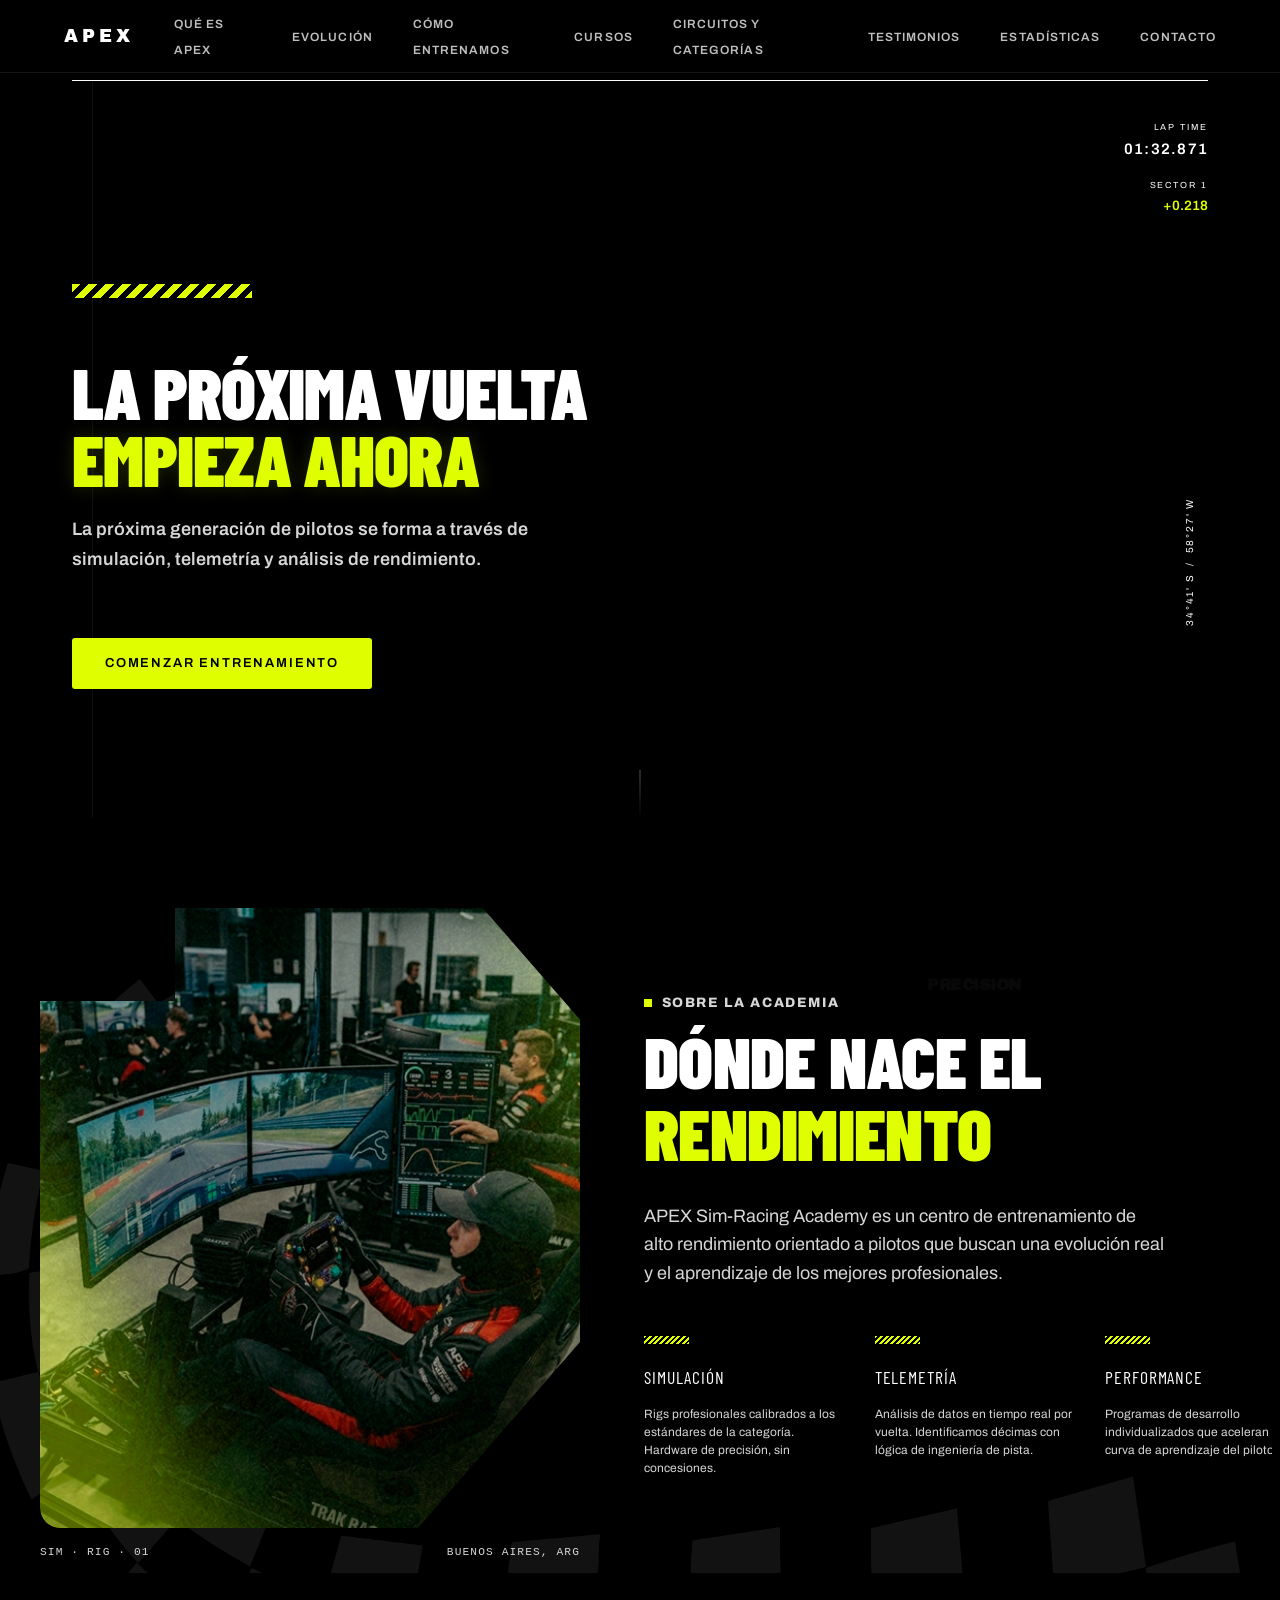
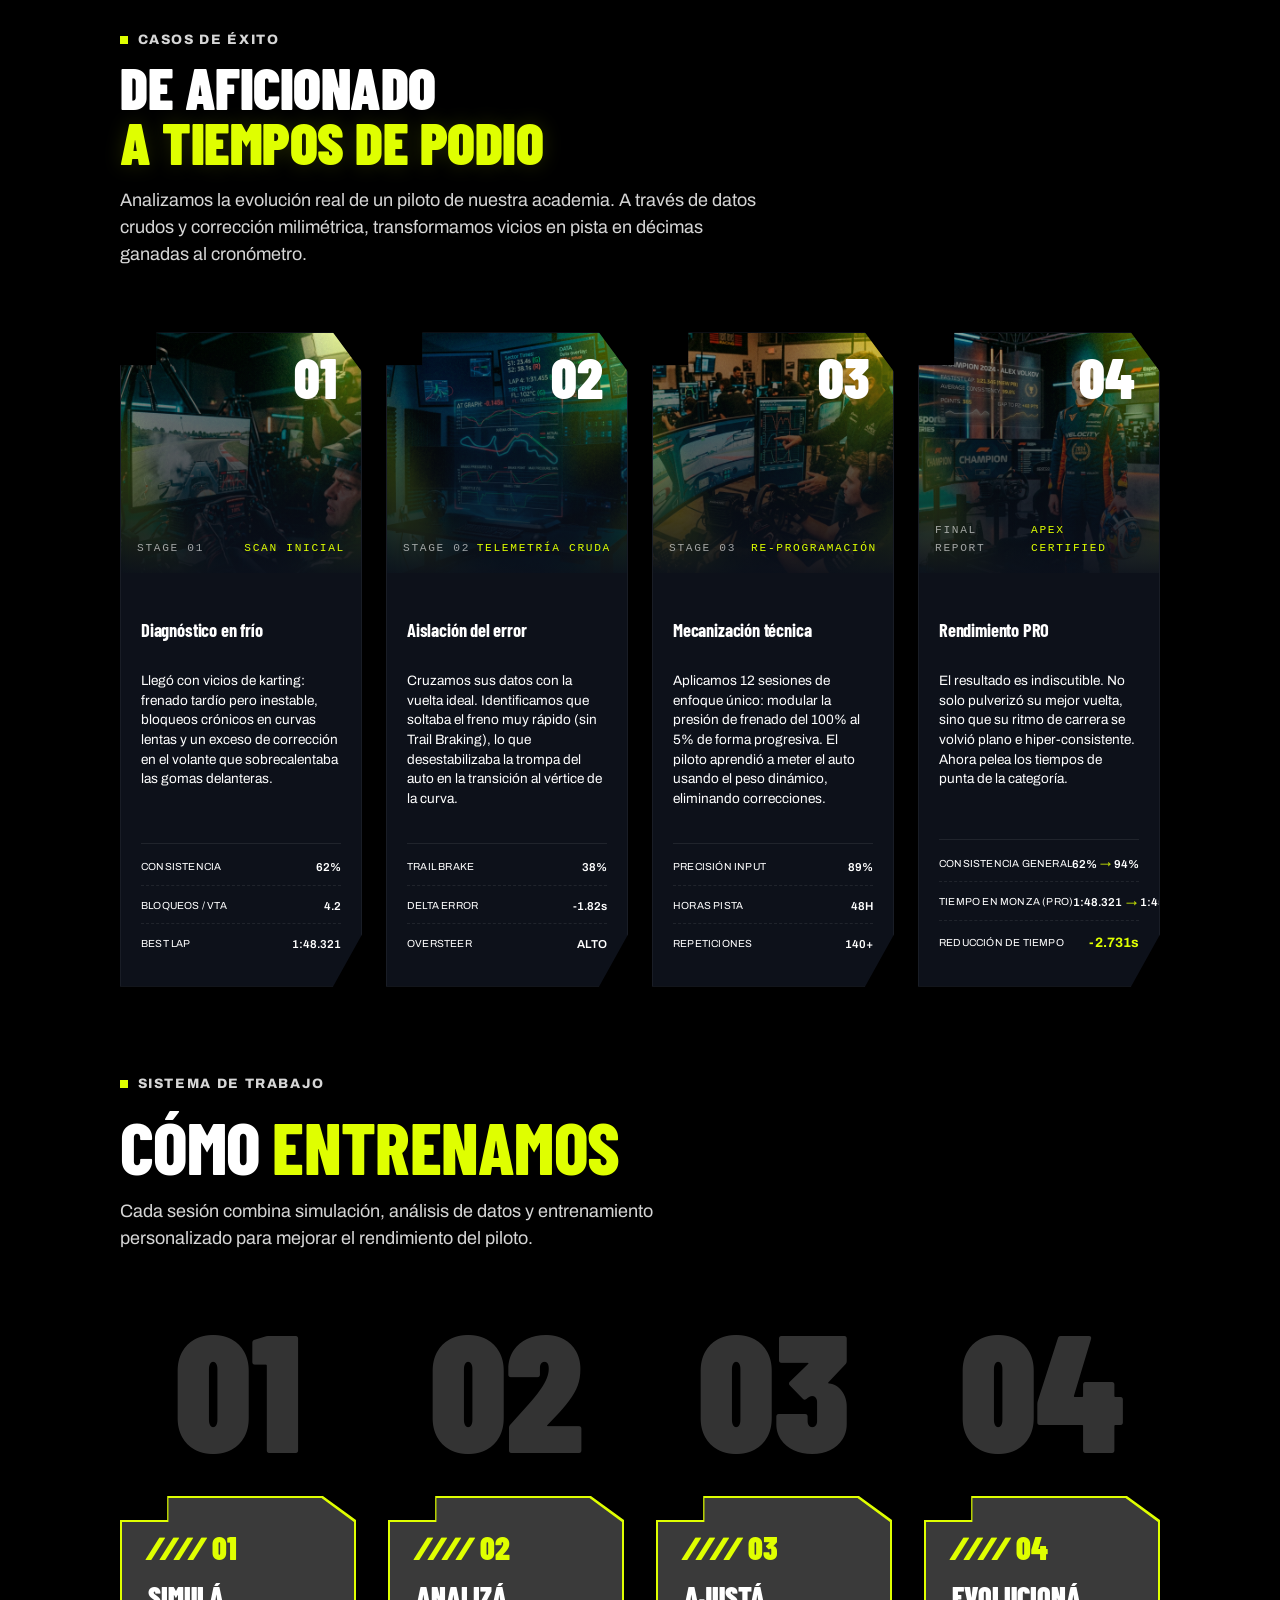
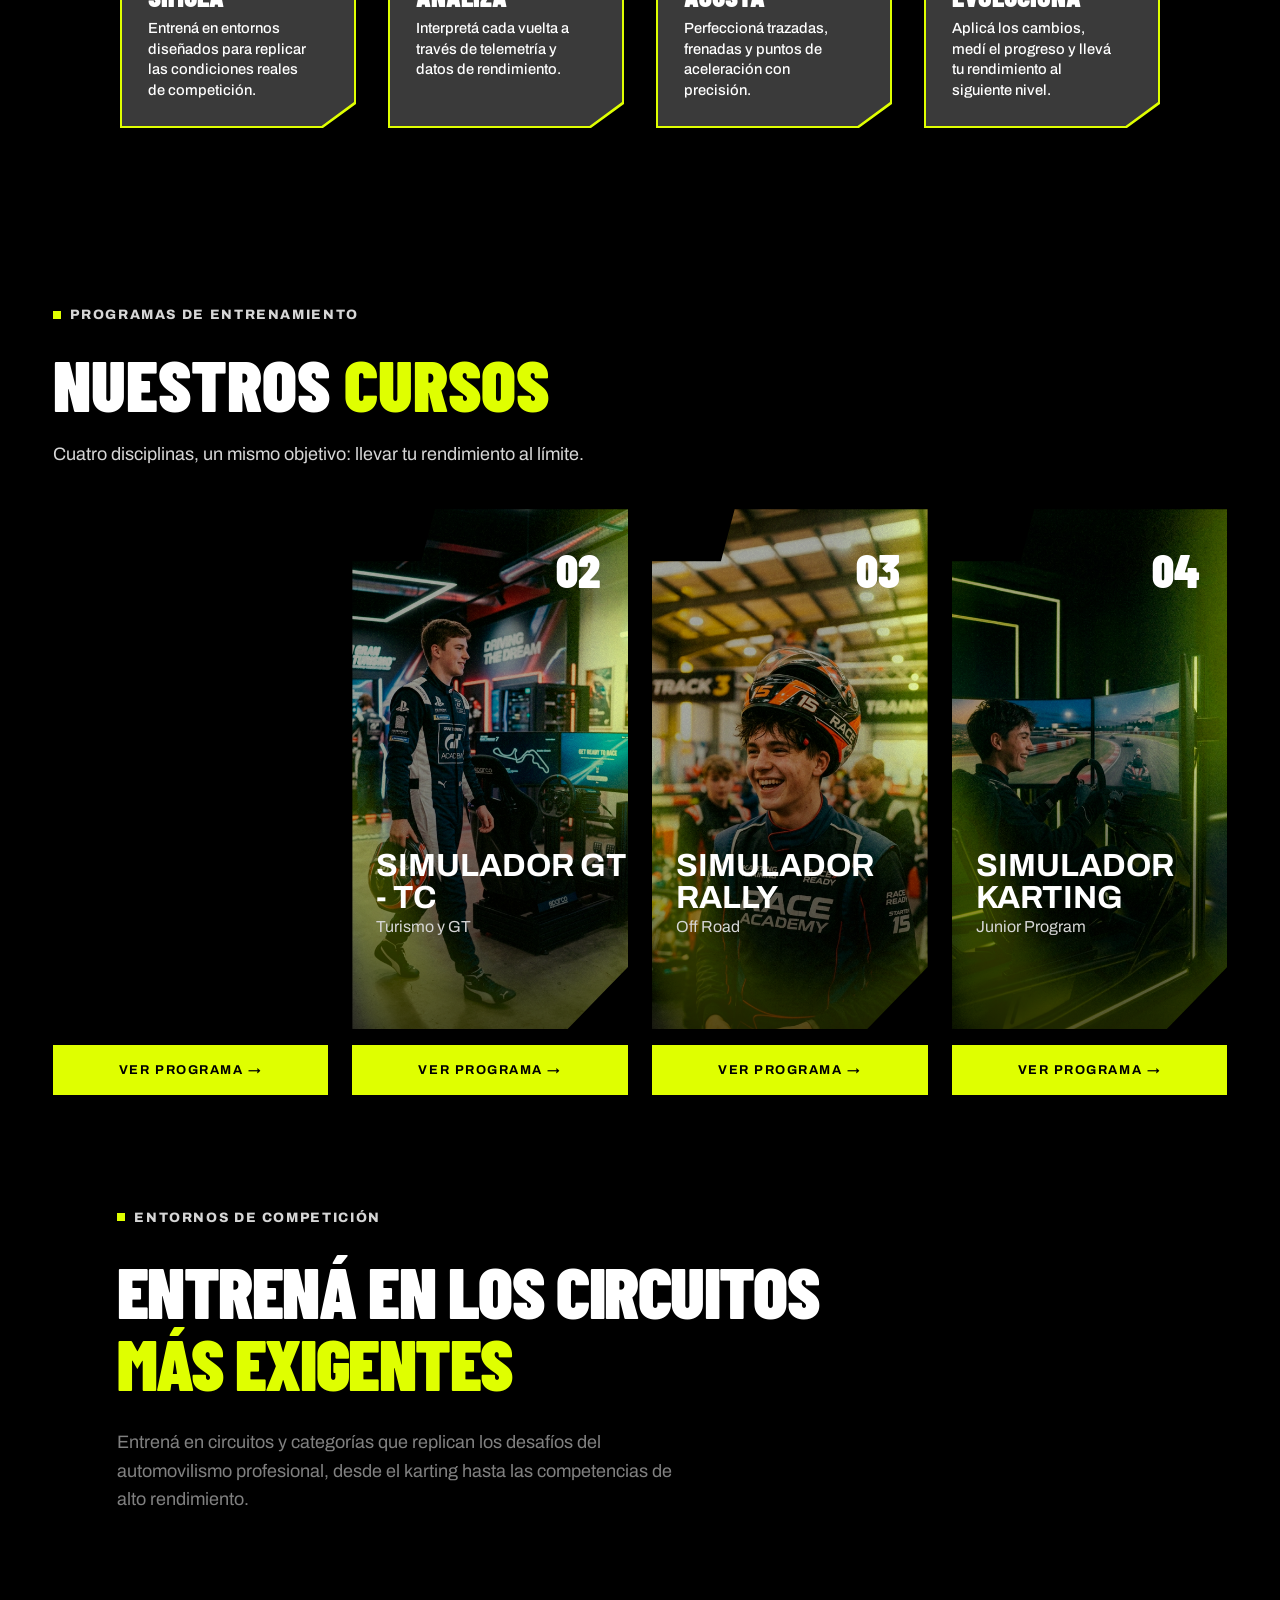
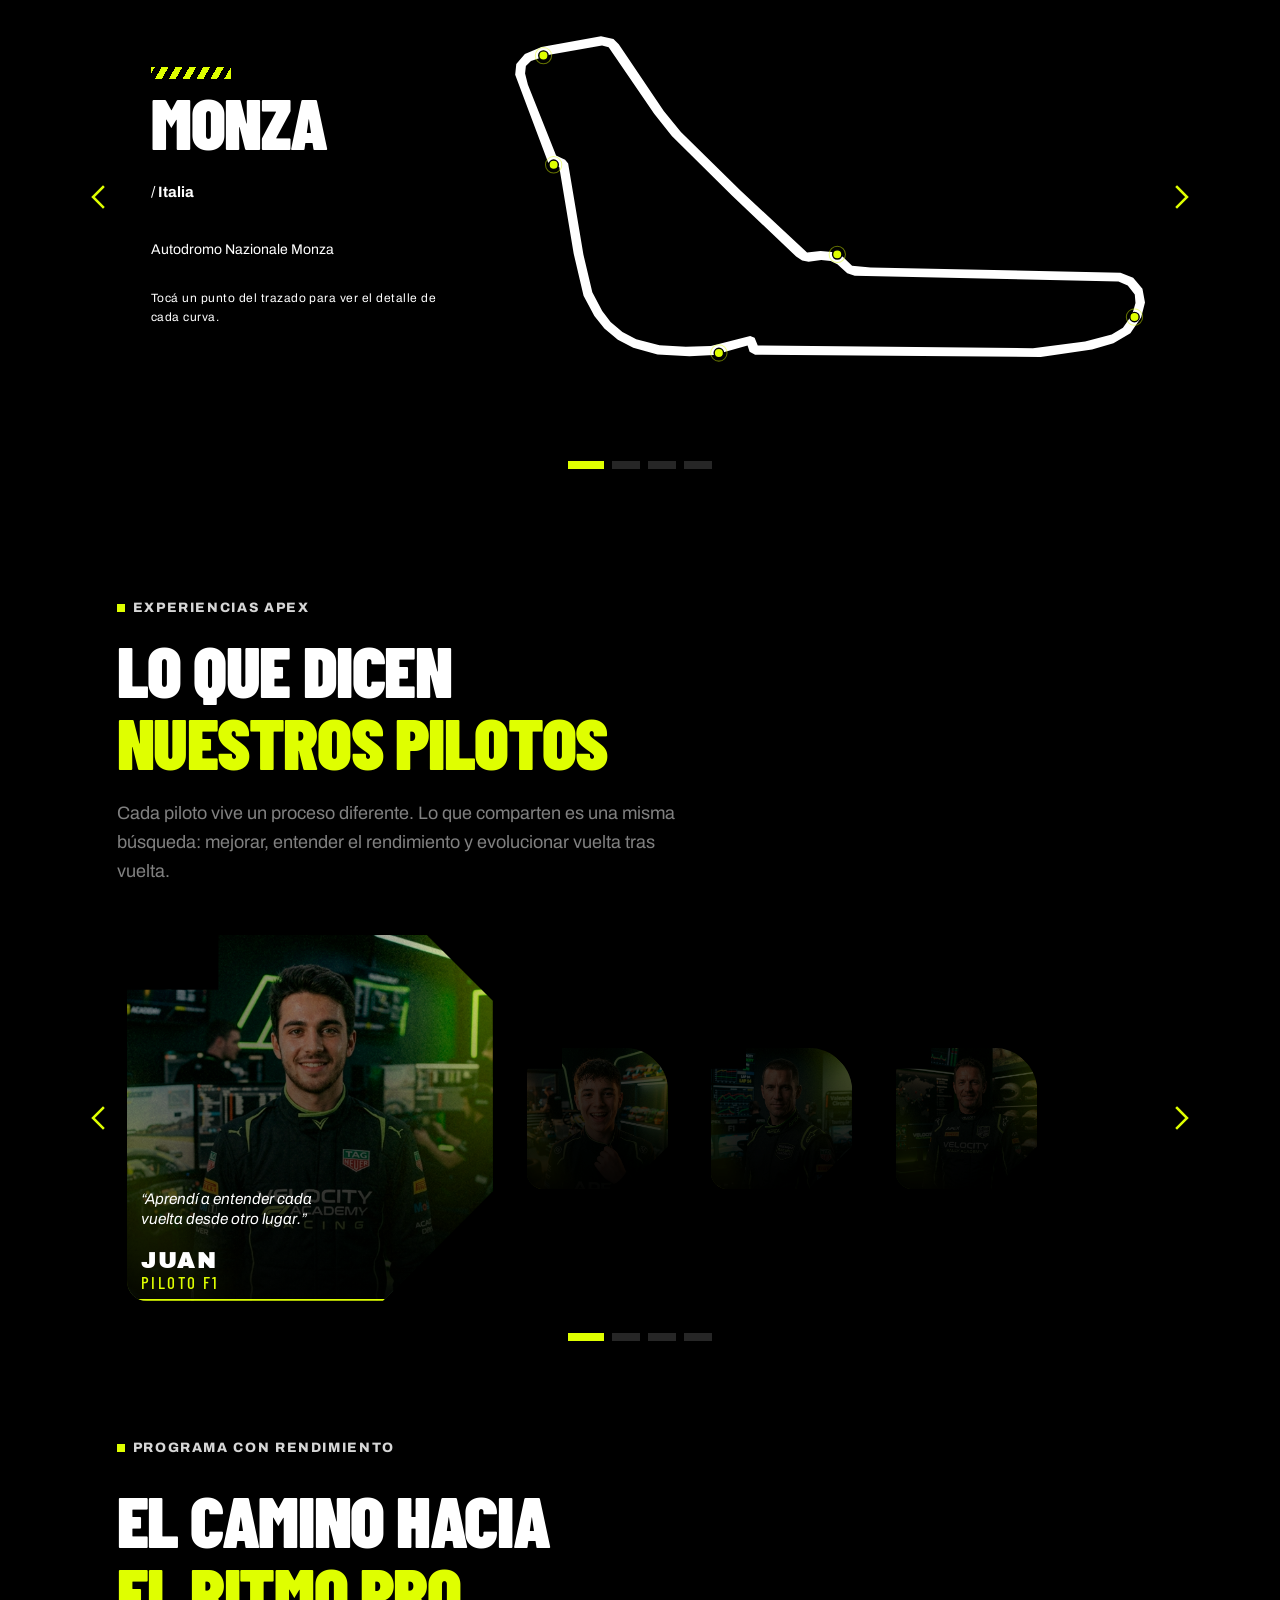
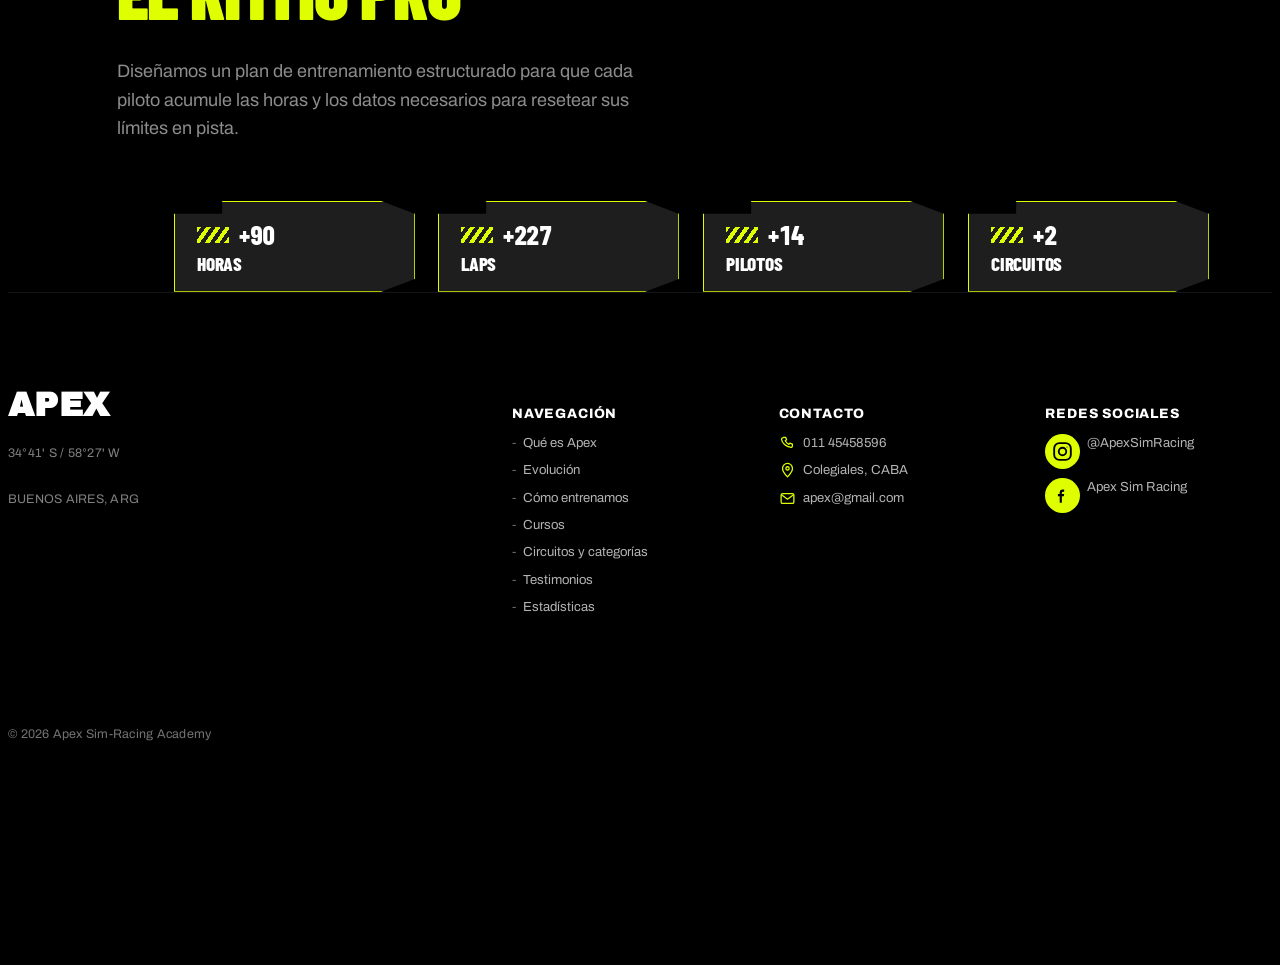
==== commit b15d3fce: "agregue tipografia barlow" ====
--- a/index.html
+++ b/index.html
@@ -6,7 +6,7 @@
   <title>APEX Sim-Racing Academy</title>
   <link rel="preconnect" href="https://fonts.googleapis.com" />
   <link rel="preconnect" href="https://fonts.gstatic.com" crossorigin />
-  <link href="https://fonts.googleapis.com/css2?family=Archivo+Black&family=Archivo:wght@400;600&display=swap" rel="stylesheet" />
+ <link href="https://fonts.googleapis.com/css2?family=Archivo+Black&family=Archivo:wght@400;600&family=Barlow+Condensed:wght@400;700&display=swap" rel="stylesheet" />
   <link rel="stylesheet" href="style.css" />
 </head>
 <body>
